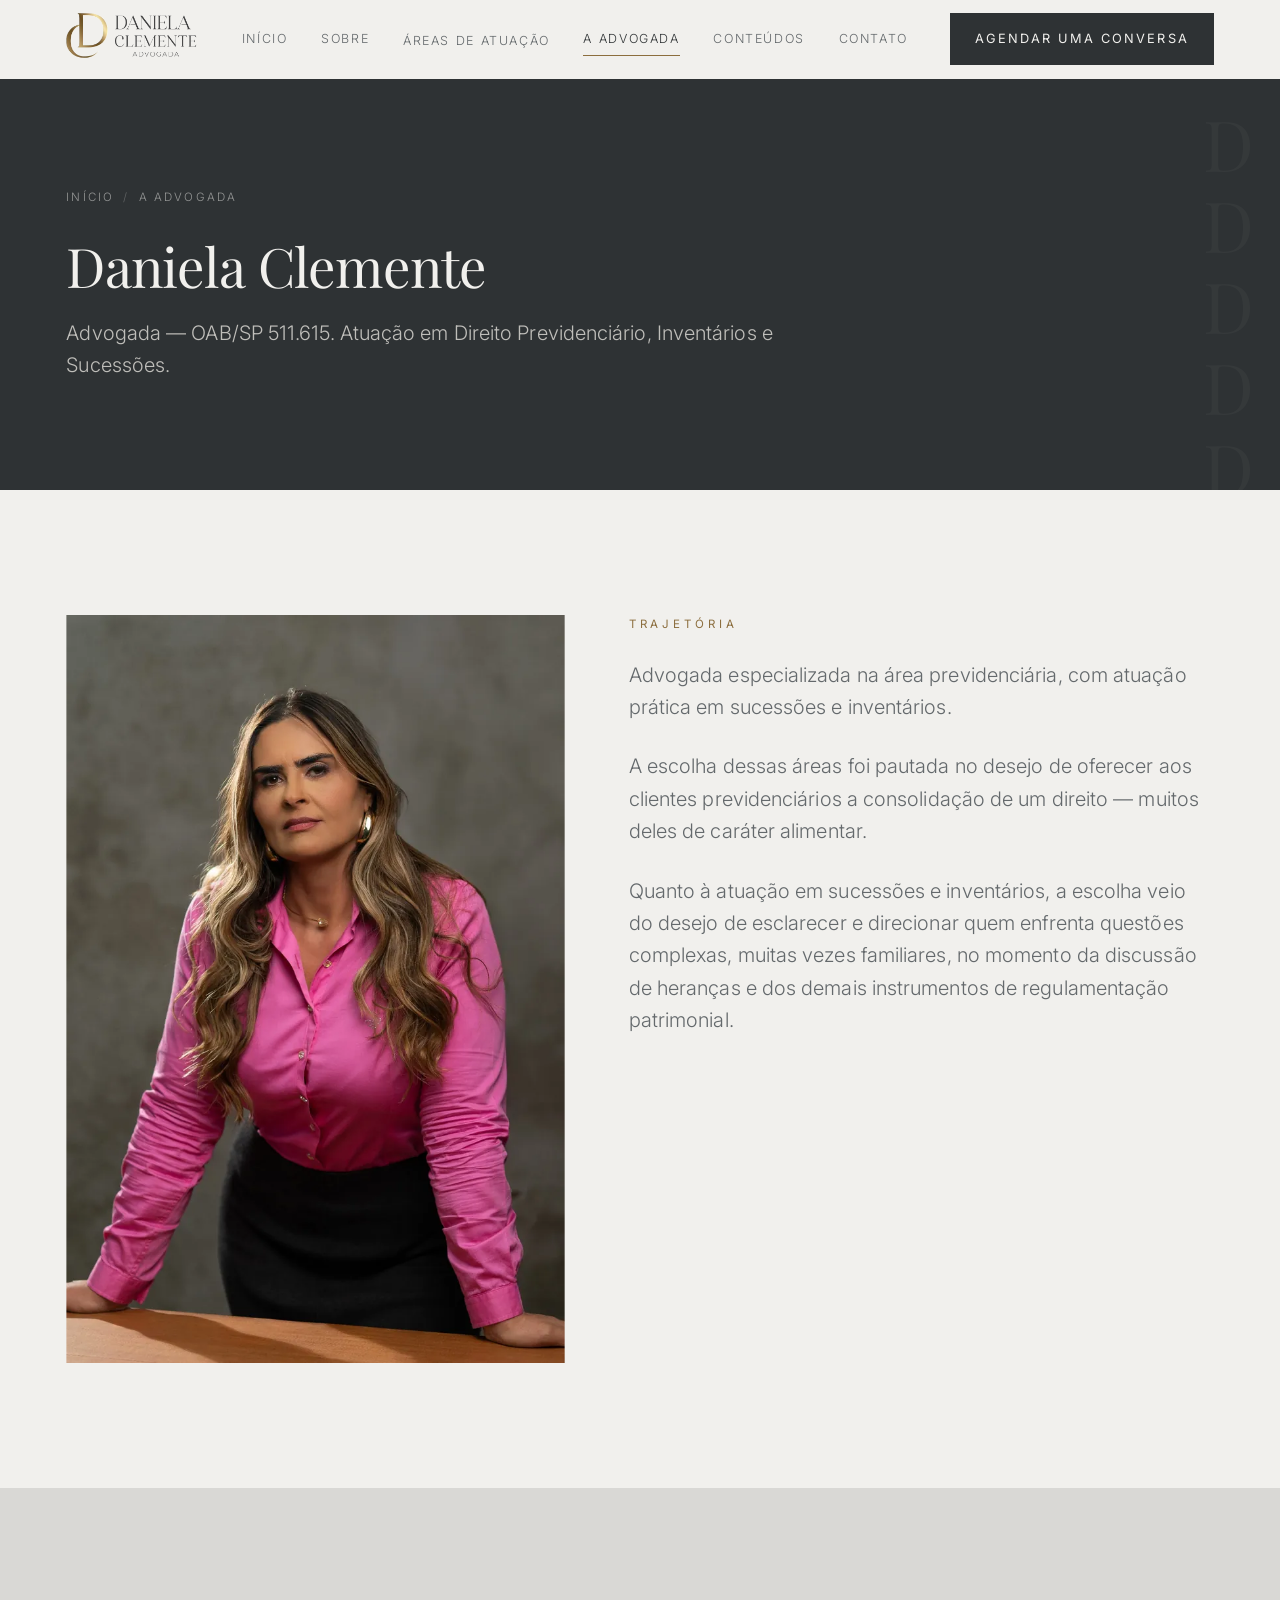
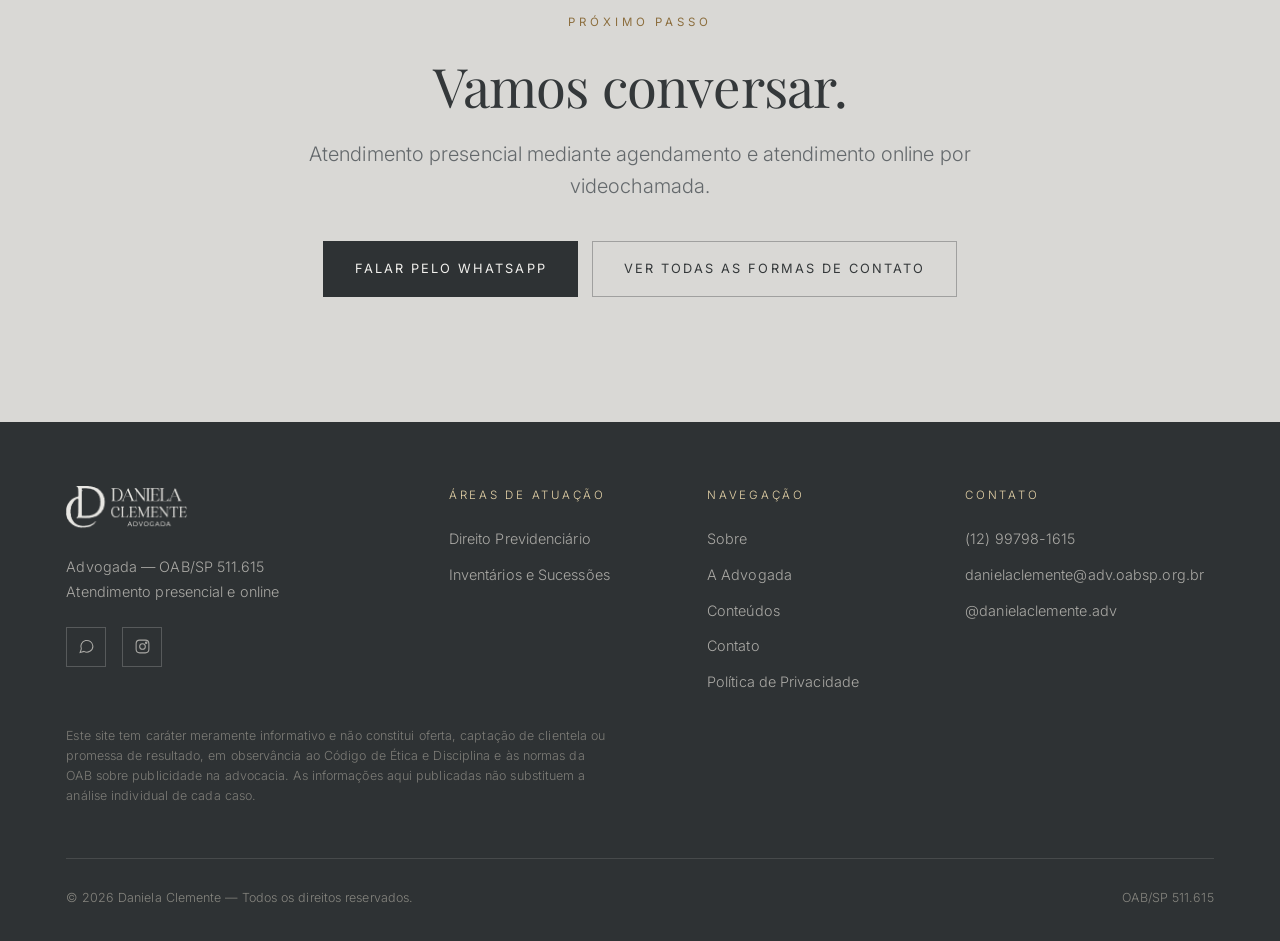
==== a-advogada/index.html @ 0e47e0a0 "Publica o site institucional completo Substitui a previa de arquivo unico pelas nove paginas do site" ====
<!DOCTYPE html>
<html lang="pt-BR">
<head>
<meta charset="utf-8">
<meta name="viewport" content="width=device-width, initial-scale=1">
<title>Daniela Clemente | Advogada — OAB/SP 511.615</title>
<meta name="description" content="Advogada — OAB/SP 511.615. Trajetória, formação e forma de atendimento.">
<link rel="canonical" href="https://joaopedrowilliam.github.io/site-dinaela-clemente/a-advogada/">
<meta name="robots" content="noindex, nofollow">
<meta property="og:type" content="website">
<meta property="og:site_name" content="Daniela Clemente — Advogada">
<meta property="og:locale" content="pt_BR">
<meta property="og:title" content="Daniela Clemente | Advogada — OAB/SP 511.615">
<meta property="og:description" content="Advogada — OAB/SP 511.615. Trajetória, formação e forma de atendimento.">
<meta property="og:url" content="https://joaopedrowilliam.github.io/site-dinaela-clemente/a-advogada/">
<meta property="og:image" content="https://joaopedrowilliam.github.io/site-dinaela-clemente/assets/img/og.jpg">
<meta name="twitter:card" content="summary_large_image">
<meta name="theme-color" content="#2e3234">
<link rel="icon" href="../assets/img/favicon.ico" sizes="any">
<link rel="icon" type="image/png" href="../assets/img/icone-512.png" sizes="512x512">
<link rel="apple-touch-icon" href="../assets/img/icone-180.png">
<link rel="manifest" href="../site.webmanifest">
<link rel="preconnect" href="https://fonts.googleapis.com"><link rel="preconnect" href="https://fonts.gstatic.com" crossorigin><link rel="stylesheet" href="https://fonts.googleapis.com/css2?family=Playfair+Display:ital,wght@0,400;0,500;1,400&family=Inter:wght@300;400;500&display=swap">
<link rel="stylesheet" href="../assets/style.css">
<script type="application/ld+json">
{
  "@context": "https://schema.org",
  "@type": "Attorney",
  "name": "Daniela Clemente",
  "description": "Advocacia em Direito Previdenciário e em Inventários e Sucessões.",
  "url": "https://joaopedrowilliam.github.io/site-dinaela-clemente",
  "telephone": "+5512997981615",
  "email": "danielaclemente@adv.oabsp.org.br",
  "sameAs": [
    "https://www.instagram.com/danielaclemente.adv/"
  ],
  "areaServed": "[REGIÃO DE ATUAÇÃO]",
  "knowsAbout": [
    "Direito Previdenciário",
    "Inventários e Sucessões"
  ]
}
</script>
</head>
<body>

<a class="pular-para-conteudo" href="#conteudo">Pular para o conteúdo</a>
<header class="cabecalho">
  <div class="env cabecalho__interno">
    <a class="marca" href="../index.html" aria-label="Daniela Clemente — Advogada, página inicial"><img src="../assets/img/logo.png" alt="Daniela Clemente — Advogada" width="504" height="196"></a>
    <nav class="nav" aria-label="Navegação principal"><a class="nav__link" href="../index.html">Início</a><a class="nav__link" href="../sobre/">Sobre</a><div class="nav__grupo"><a class="nav__link" href="../areas-de-atuacao/">Áreas de Atuação</a><div class="nav__submenu"><a href="../areas-de-atuacao/">Visão geral</a><a href="../areas-de-atuacao/direito-previdenciario/">Direito Previdenciário</a><a href="../areas-de-atuacao/inventarios-e-sucessoes/">Inventários e Sucessões</a></div></div><a class="nav__link" href="../a-advogada/" aria-current="page">A Advogada</a><a class="nav__link" href="../conteudos/">Conteúdos</a><a class="nav__link" href="../contato/">Contato</a></nav>
    <a class="btn btn--solido cabecalho__acao" href="https://wa.me/5512997981615?text=Olá%2C%20Daniela%2E%20Encontrei%20seu%20site%20e%20gostaria%20de%20conversar%20sobre%20um%20caso%2E" target="_blank" rel="noopener">Agendar uma conversa</a>
    <button class="hamburguer" aria-expanded="false" aria-controls="menu-mobile" aria-label="Abrir menu">
      <span></span><span></span><span></span>
    </button>
  </div>
</header>
<div class="menu-mobile" id="menu-mobile">
  <a class="menu-mobile__item" href="../index.html">Início</a><a class="menu-mobile__item" href="../sobre/">Sobre</a><a class="menu-mobile__item" href="../areas-de-atuacao/">Áreas de Atuação</a><div class="menu-mobile__sub"><a href="../areas-de-atuacao/direito-previdenciario/">Direito Previdenciário</a><a href="../areas-de-atuacao/inventarios-e-sucessoes/">Inventários e Sucessões</a></div><a class="menu-mobile__item" href="../a-advogada/">A Advogada</a><a class="menu-mobile__item" href="../conteudos/">Conteúdos</a><a class="menu-mobile__item" href="../contato/">Contato</a>
  <a class="btn btn--solido" href="https://wa.me/5512997981615?text=Olá%2C%20Daniela%2E%20Encontrei%20seu%20site%20e%20gostaria%20de%20conversar%20sobre%20um%20caso%2E" target="_blank" rel="noopener">Agendar uma conversa</a>
</div>
<main id="conteudo">

<section class="pagina-topo">
  <div class="monograma-faixa"></div>
  <div class="env">
    <p class="migalhas"><a href="../index.html">Início</a><span>/</span>A Advogada</p>
    <h1 class="revelar">Daniela Clemente</h1>
    <p class="lead revelar" data-atraso="1">Advogada — OAB/SP 511.615. Atuação em Direito Previdenciário, Inventários e Sucessões.</p>
  </div>
</section>
<section class="secao">
  <div class="env retrato-bloco retrato-bloco--integral">
    <figure class="revelar revelar--imagem">
      <picture><source type="image/webp" sizes="(min-width: 900px) 44vw, 90vw" srcset="../assets/img/advogada-520.webp 520w, ../assets/img/advogada-760.webp 760w, ../assets/img/advogada-1100.webp 1100w"><img src="../assets/img/advogada-760.jpg" alt="Retrato profissional de Daniela Clemente" loading="lazy" decoding="async" width="1300" height="1951"></picture>
    </figure>
    <div class="revelar" data-atraso="1">
      <span class="rotulo">Trajetória</span>
      <div class="prosa lead">
        <p>
          Advogada especializada na área previdenciária, com atuação prática em sucessões
          e inventários.
        </p>
        <p>
          A escolha dessas áreas foi pautada no desejo de oferecer aos clientes
          previdenciários a consolidação de um direito — muitos deles de caráter
          alimentar.
        </p>
        <p>
          Quanto à atuação em sucessões e inventários, a escolha veio do desejo de
          esclarecer e direcionar quem enfrenta questões complexas, muitas vezes
          familiares, no momento da discussão de heranças e dos demais instrumentos de
          regulamentação patrimonial.
        </p>
      </div>
    </div>
  </div>
</section>


<section class="secao secao--greige">
  <div class="env env--estreito cta-final revelar">
    <span class="rotulo">Próximo passo</span>
    <h2>Vamos conversar.</h2>
    <p class="lead">Atendimento presencial mediante agendamento e atendimento online por videochamada.</p>
    <div class="grupo-btn">
      <a class="btn btn--solido" href="https://wa.me/5512997981615?text=Olá%2C%20Daniela%2E%20Encontrei%20seu%20site%20e%20gostaria%20de%20conversar%20sobre%20um%20caso%2E" target="_blank" rel="noopener">Falar pelo WhatsApp</a>
      <a class="btn btn--linha" href="../contato/">Ver todas as formas de contato</a>
    </div>
  </div>
</section>
</main>

<footer class="rodape">
  <div class="env">
    <div class="rodape__grade">
      <div>
        <div class="rodape__marca"><img src="../assets/img/logo-claro.png" alt="Daniela Clemente — Advogada" width="504" height="196"></div>
        <p>Advogada — OAB/SP 511.615<br>Atendimento presencial e online</p>
        <div class="rodape__sociais">
          <a href="https://wa.me/5512997981615?text=Olá%2C%20Daniela%2E%20Encontrei%20seu%20site%20e%20gostaria%20de%20conversar%20sobre%20um%20caso%2E" target="_blank" rel="noopener" aria-label="WhatsApp"><svg viewBox="0 0 24 24" width="17" height="17" fill="none" stroke="currentColor" stroke-width="1.5" aria-hidden="true"><path d="M21 11.5a8.5 8.5 0 0 1-12.6 7.4L3 20.5l1.7-5.2A8.5 8.5 0 1 1 21 11.5Z"/></svg></a>
          <a href="https://www.instagram.com/danielaclemente.adv/" target="_blank" rel="noopener" aria-label="Instagram"><svg viewBox="0 0 24 24" width="17" height="17" fill="none" stroke="currentColor" stroke-width="1.5" aria-hidden="true"><rect x="3" y="3" width="18" height="18" rx="5"/><circle cx="12" cy="12" r="4"/><circle cx="17.2" cy="6.8" r="1"/></svg></a>
        </div>
      </div>
      <div>
        <p class="rodape__titulo">Áreas de atuação</p>
        <ul class="rodape__lista"><li><a href="../areas-de-atuacao/direito-previdenciario/">Direito Previdenciário</a></li><li><a href="../areas-de-atuacao/inventarios-e-sucessoes/">Inventários e Sucessões</a></li></ul>
      </div>
      <div>
        <p class="rodape__titulo">Navegação</p>
        <ul class="rodape__lista">
          <li><a href="../sobre/">Sobre</a></li>
          <li><a href="../a-advogada/">A Advogada</a></li>
          <li><a href="../conteudos/">Conteúdos</a></li>
          <li><a href="../contato/">Contato</a></li>
          <li><a href="../politica-de-privacidade/">Política de Privacidade</a></li>
        </ul>
      </div>
      <div>
        <p class="rodape__titulo">Contato</p>
        <ul class="rodape__lista">
          <li><a href="https://wa.me/5512997981615?text=Olá%2C%20Daniela%2E%20Encontrei%20seu%20site%20e%20gostaria%20de%20conversar%20sobre%20um%20caso%2E" target="_blank" rel="noopener">(12) 99798-1615</a></li>
          <li><a href="mailto:danielaclemente@adv.oabsp.org.br">danielaclemente@adv.oabsp.org.br</a></li>
          <li><a href="https://www.instagram.com/danielaclemente.adv/" target="_blank" rel="noopener">@danielaclemente.adv</a></li>
        </ul>
      </div>
    </div>

    <p class="rodape__aviso">
      Este site tem caráter meramente informativo e não constitui oferta, captação de clientela ou
      promessa de resultado, em observância ao Código de Ética e Disciplina e às normas da OAB sobre
      publicidade na advocacia. As informações aqui publicadas não substituem a análise individual
      de cada caso.
    </p>

    <div class="rodape__base">
      <span>© 2026 Daniela Clemente — Todos os direitos reservados.</span>
      <span>OAB/SP 511.615</span>
    </div>
  </div>
</footer>
<a class="whats-flutuante" href="https://wa.me/5512997981615?text=Olá%2C%20Daniela%2E%20Encontrei%20seu%20site%20e%20gostaria%20de%20conversar%20sobre%20um%20caso%2E" target="_blank" rel="noopener" aria-label="Falar pelo WhatsApp">
  <svg viewBox="0 0 24 24" width="23" height="23" fill="none" stroke="currentColor"
       stroke-width="1.5" stroke-linecap="round" stroke-linejoin="round" aria-hidden="true">
    <path d="M21 11.5a8.5 8.5 0 0 1-12.6 7.4L3 20.5l1.7-5.2A8.5 8.5 0 1 1 21 11.5Z"/>
    <path d="M8.7 9.4c.35 2.6 2.6 4.85 5.2 5.2l1-1.4 2 .9-.3 1.7c-3.7.5-7.6-3.4-8.1-8.1l1.7-.3.9 2-1.4 1Z"/>
  </svg>
  <span class="whats-flutuante__texto">Falar pelo WhatsApp</span>
</a>
<script src="../assets/main.js" defer></script>
</body>
</html>
---- assets/style.css ----
/* =========================================================
   DANIELA CLEMENTE — ADVOGADA
   Sistema visual derivado do cartão de visita e do logotipo.
   ========================================================= */

/* ---------- 1. TOKENS ---------- */
:root {
  /* Cores extraídas dos arquivos da identidade */
  --grafite:        #5f6467;  /* fundo do cartão de visita */
  --grafite-fundo:  #2e3234;  /* derivado — seções escuras */
  --grafite-linha:  #4a4f52;
  --tinta:          #34383a;  /* texto principal */
  --tinta-suave:    #64696c;  /* texto secundário */
  --greige:         #d9d8d5;  /* fundo do logotipo circular */
  --papel:          #f1f0ed;  /* fundo principal */
  --papel-claro:    #fbfaf9;
  --bronze:         #8c6e3e;  /* monograma — tom escuro */
  --bronze-claro:   #a98b57;  /* monograma — tom médio */
  --champagne:      #e5d3a8;  /* monograma — tom claro */
  --bordo:          #5c2334;  /* acento secundário */

  /* Tipografia */
  --display: "Playfair Display", "Times New Roman", serif;
  --texto: "Inter", -apple-system, BlinkMacSystemFont, "Segoe UI", sans-serif;

  /* Escala tipográfica fluida */
  --t-hero:  clamp(2rem, 1.4rem + 2.75vw, 3.55rem);
  --t-h1:    clamp(1.95rem, 1.35rem + 2.6vw, 3.4rem);
  --t-h2:    clamp(1.6rem, 1.2rem + 1.75vw, 2.55rem);
  --t-h3:    clamp(1.2rem, 1.05rem + 0.6vw, 1.5rem);
  --t-corpo: clamp(1rem, 0.97rem + 0.16vw, 1.075rem);
  --t-lead:  clamp(1.08rem, 1rem + 0.4vw, 1.25rem);
  --t-mini:  0.72rem;

  /* Ritmo vertical e layout */
  --secao-y: clamp(4.5rem, 3rem + 6vw, 8.5rem);
  --gutter:  clamp(1.25rem, 0.5rem + 3vw, 3.5rem);
  --max:     1240px;
  --max-texto: 62ch;
  --transicao: 480ms cubic-bezier(0.22, 0.61, 0.36, 1);
}

/* ---------- 2. RESET ---------- */
*, *::before, *::after { box-sizing: border-box; }
html { -webkit-text-size-adjust: 100%; scroll-behavior: smooth; }
body, h1, h2, h3, h4, p, figure, blockquote, dl, dd, ul, ol { margin: 0; padding: 0; }
ul[class], ol[class] { list-style: none; }
img, picture, svg { display: block; max-width: 100%; }
button, input, select, textarea { font: inherit; color: inherit; }

body {
  background: var(--papel);
  color: var(--tinta);
  font-family: var(--texto);
  font-size: var(--t-corpo);
  font-weight: 300;
  line-height: 1.72;
  letter-spacing: 0.005em;
  -webkit-font-smoothing: antialiased;
  overflow-x: hidden;
}

h1, h2, h3, h4 {
  font-family: var(--display);
  font-weight: 400;
  line-height: 1.12;
  letter-spacing: -0.015em;
  text-wrap: balance;
}

a { color: inherit; text-decoration: none; }
::selection { background: var(--champagne); color: var(--grafite-fundo); }

:focus-visible {
  outline: 2px solid var(--bronze);
  outline-offset: 3px;
  border-radius: 1px;
}

.pular-para-conteudo {
  position: absolute; left: -9999px; top: 0; z-index: 200;
  background: var(--grafite-fundo); color: #fff;
  padding: 0.9rem 1.4rem; font-size: 0.85rem;
}
.pular-para-conteudo:focus { left: 0; }

.sr-only {
  position: absolute; width: 1px; height: 1px;
  padding: 0; margin: -1px; overflow: hidden;
  clip: rect(0 0 0 0); white-space: nowrap; border: 0;
}

/* ---------- 3. ESTRUTURA ---------- */
.env { width: 100%; max-width: var(--max); margin-inline: auto; padding-inline: var(--gutter); }
.env--estreito { max-width: 860px; }

.secao { padding-block: var(--secao-y); position: relative; }
.secao--escura { background: var(--grafite-fundo); color: var(--greige); }
.secao--greige { background: var(--greige); }
.secao--clara  { background: var(--papel-claro); }
.secao--topo-fino { padding-top: clamp(2.5rem, 1.5rem + 3vw, 4.5rem); }

/* ---------- 4. ELEMENTOS TIPOGRÁFICOS ---------- */

/* Rótulo em caixa alta espaçada — replica o cartão de visita */
.rotulo {
  display: block;
  font-size: var(--t-mini);
  font-weight: 400;
  letter-spacing: 0.34em;
  text-transform: uppercase;
  color: var(--bronze);
  margin-bottom: 1.5rem;
}
.secao--escura .rotulo { color: var(--champagne); }

.rotulo--linha { display: flex; align-items: center; gap: 1rem; }
.rotulo--linha::after {
  content: ""; flex: 1; height: 1px;
  background: currentColor; opacity: 0.32;
}

.lead {
  font-size: var(--t-lead);
  line-height: 1.62;
  color: var(--tinta-suave);
  max-width: var(--max-texto);
}
.secao--escura .lead { color: #c3c2be; }

.prosa p { max-width: var(--max-texto); margin-bottom: 1.35em; }
.prosa p:last-child { margin-bottom: 0; }

/* Numeração — usada apenas onde a ordem carrega informação */
.numero {
  font-family: var(--display);
  font-size: clamp(2.4rem, 1.6rem + 3vw, 4rem);
  line-height: 1;
  color: var(--bronze);
  opacity: 0.42;
  font-style: italic;
}

.titulo-secao { font-size: var(--t-h1); max-width: 22ch; margin-bottom: 2.6rem; }
.titulo-secao--solto { margin-bottom: 1.6rem; }
.secao--escura .titulo-secao { color: var(--papel); }
.bloco-intro { margin-bottom: 3rem; }

.regra { height: 1px; background: var(--tinta); opacity: 0.14; border: 0; margin: 0; }
.secao--escura .regra { background: var(--greige); opacity: 0.18; }

/* ---------- 5. ELEMENTO DE ASSINATURA ----------
   Coluna de "D" fantasma, ecoando a marca d'água lateral do cartão. */
.monograma-faixa {
  position: absolute;
  top: 0; bottom: 0; right: 0;
  width: clamp(58px, 8vw, 108px);
  overflow: hidden;
  display: flex; flex-direction: column;
  align-items: center; justify-content: flex-start;
  gap: 0.1em;
  pointer-events: none;
  user-select: none;
  font-family: var(--display);
  font-size: clamp(2.6rem, 6vw, 4.4rem);
  line-height: 1.05;
  color: var(--greige);
  opacity: 0.04;
  padding-top: 0.4em;
}
@media (max-width: 720px) { .monograma-faixa { display: none; } }

/* ---------- 6. BOTÕES ---------- */
.btn {
  display: inline-flex; align-items: center; gap: 0.7rem;
  padding: 1rem 1.9rem;
  font-size: 0.8rem; font-weight: 400;
  letter-spacing: 0.16em; text-transform: uppercase;
  border: 1px solid transparent;
  cursor: pointer;
  transition: background var(--transicao), color var(--transicao), border-color var(--transicao);
}
.btn--solido {
  background: var(--grafite-fundo); color: var(--papel);
  border-color: var(--grafite-fundo);
}
.btn--solido:hover { background: var(--bronze); border-color: var(--bronze); }

.btn--linha { border-color: rgba(52,56,58,0.35); color: var(--tinta); }
.btn--linha:hover { border-color: var(--bronze); color: var(--bronze); }

.secao--escura .btn--linha { border-color: rgba(217,216,213,0.4); color: var(--greige); }
.secao--escura .btn--linha:hover { border-color: var(--champagne); color: var(--champagne); }

.btn--claro { background: var(--champagne); color: var(--grafite-fundo); border-color: var(--champagne); }
.btn--claro:hover { background: #fff; border-color: #fff; }

.grupo-btn { display: flex; flex-wrap: wrap; gap: 0.9rem; }
@media (max-width: 560px) {
  .grupo-btn .btn { width: 100%; justify-content: center; }
}

/* Link com traço animado */
.link-seta {
  display: inline-flex; align-items: center; gap: 0.65rem;
  font-size: 0.78rem; letter-spacing: 0.16em; text-transform: uppercase;
  color: var(--bronze);
  padding-bottom: 0.35rem;
  border-bottom: 1px solid rgba(140,110,62,0.32);
  transition: color var(--transicao), border-color var(--transicao), gap var(--transicao);
}
.link-seta:hover { color: var(--tinta); border-color: var(--tinta); gap: 1rem; }
.secao--escura .link-seta { color: var(--champagne); border-color: rgba(229,211,168,0.35); }
.secao--escura .link-seta:hover { color: #fff; border-color: #fff; }

/* ---------- 7. CABEÇALHO ---------- */
.cabecalho {
  position: sticky; top: 0; z-index: 100;
  background: rgba(241,240,237,0.92);
  backdrop-filter: blur(12px);
  border-bottom: 1px solid transparent;
  transition: border-color 300ms ease, background 300ms ease;
}
.cabecalho.rolado { border-bottom-color: rgba(52,56,58,0.12); }

.cabecalho__interno {
  display: flex; align-items: center; justify-content: space-between;
  gap: 1.5rem;
  min-height: 78px;
}
.marca img { height: 42px; width: auto; }
@media (min-width: 900px) { .marca img { height: 52px; } }

.nav { display: none; }
@media (min-width: 1024px) {
  .nav { display: flex; align-items: center; gap: 2.1rem; }
}
.nav__link {
  position: relative;
  font-size: 0.78rem; letter-spacing: 0.13em; text-transform: uppercase;
  color: var(--tinta-suave);
  padding-block: 0.4rem;
  transition: color 260ms ease;
}
.nav__link::after {
  content: ""; position: absolute; left: 0; bottom: 0;
  width: 100%; height: 1px; background: var(--bronze);
  transform: scaleX(0); transform-origin: left;
  transition: transform 320ms cubic-bezier(0.22,0.61,0.36,1);
}
.nav__link:hover { color: var(--tinta); }
.nav__link:hover::after, .nav__link[aria-current="page"]::after { transform: scaleX(1); }
.nav__link[aria-current="page"] { color: var(--tinta); }

/* Submenu */
.nav__grupo { position: relative; }
.nav__submenu {
  position: absolute; top: calc(100% + 0.6rem); left: -1.2rem;
  min-width: 268px;
  background: var(--papel-claro);
  border: 1px solid rgba(52,56,58,0.1);
  padding: 0.6rem 0;
  opacity: 0; visibility: hidden; transform: translateY(-6px);
  transition: opacity 240ms ease, transform 240ms ease, visibility 240ms;
}
.nav__grupo:hover .nav__submenu,
.nav__grupo:focus-within .nav__submenu { opacity: 1; visibility: visible; transform: translateY(0); }
.nav__submenu a {
  display: block; padding: 0.7rem 1.4rem;
  font-size: 0.85rem; color: var(--tinta-suave);
  transition: background 200ms ease, color 200ms ease;
}
.nav__submenu a:hover { background: var(--greige); color: var(--tinta); }

.cabecalho__acao { display: none; }
@media (min-width: 1024px) { .cabecalho__acao { display: inline-flex; padding: 0.85rem 1.5rem; } }

/* Menu mobile */
.hamburguer {
  display: flex; flex-direction: column; justify-content: center; gap: 5px;
  width: 46px; height: 46px; padding: 0 11px;
  background: none; border: 0; cursor: pointer;
}
@media (min-width: 1024px) { .hamburguer { display: none; } }
.hamburguer span {
  display: block; height: 1px; width: 100%; background: var(--tinta);
  transition: transform 320ms ease, opacity 240ms ease;
}
.hamburguer[aria-expanded="true"] span:nth-child(1) { transform: translateY(6px) rotate(45deg); }
.hamburguer[aria-expanded="true"] span:nth-child(2) { opacity: 0; }
.hamburguer[aria-expanded="true"] span:nth-child(3) { transform: translateY(-6px) rotate(-45deg); }

.menu-mobile {
  position: fixed; inset: 78px 0 0 0;
  background: var(--papel);
  padding: 2rem var(--gutter) 3rem;
  overflow-y: auto;
  z-index: 99;
  opacity: 0; visibility: hidden; transform: translateY(-12px);
  transition: opacity 320ms ease, transform 320ms ease, visibility 320ms;
}
.menu-mobile.aberto { opacity: 1; visibility: visible; transform: translateY(0); }
@media (min-width: 1024px) { .menu-mobile { display: none; } }
.menu-mobile a.menu-mobile__item {
  display: block;
  font-family: var(--display); font-size: 1.7rem;
  padding: 0.75rem 0;
  border-bottom: 1px solid rgba(52,56,58,0.1);
}
.menu-mobile__sub { padding: 0.2rem 0 0.9rem 0; }
.menu-mobile__sub a {
  display: block; padding: 0.5rem 0 0.5rem 1.1rem;
  font-size: 0.92rem; color: var(--tinta-suave);
  border-left: 1px solid rgba(140,110,62,0.35);
  margin-left: 0.2rem;
}
.menu-mobile .btn { margin-top: 2rem; width: 100%; justify-content: center; }

/* ---------- 8. HERO ---------- */
.hero { position: relative; padding-block: clamp(2.5rem, 1rem + 5vw, 5.5rem) 0; overflow: hidden; }
.hero__grade {
  display: grid; gap: clamp(2.5rem, 1rem + 5vw, 4.5rem);
  align-items: center;
}
@media (min-width: 900px) {
  .hero__grade { grid-template-columns: 1.05fr 0.95fr; gap: clamp(3rem, 4vw, 5rem); }
  .hero { padding-bottom: clamp(3rem, 5vw, 6rem); }
}

.hero__titulo {
  font-size: var(--t-hero);
  line-height: 1.06;
  margin-bottom: 1.6rem;
}
.hero__titulo em {
  font-style: italic;
  color: var(--bronze);
}
.hero__sub { max-width: 46ch; }
.hero__acoes { margin-top: 2.4rem; }

.hero__figura { position: relative; isolation: isolate; }
.hero__figura img {
  width: 100%; height: auto;
  aspect-ratio: 4 / 5;
  object-fit: cover;
  object-position: center 18%;
}
/* Moldura fina deslocada — detalhe discreto, sem sombra */
.hero__figura::after {
  content: ""; position: absolute;
  right: -16px; bottom: 2.4rem;
  width: 58%; height: 52%;
  border: 1px solid var(--bronze-claro);
  opacity: 0.55;
  z-index: -1;
}
@media (max-width: 899px) { .hero__figura::after { display: none; } }
@media (min-width: 900px) {
  .hero__figura img { aspect-ratio: 3 / 4; }
}

.hero__nota {
  margin-top: 1.1rem;
  font-size: 0.74rem; letter-spacing: 0.2em; text-transform: uppercase;
  color: var(--tinta-suave);
}

/* ---------- 9. FAIXA DE MANIFESTO ---------- */
.manifesto__grade { display: grid; gap: clamp(2.5rem, 5vw, 4rem); }
@media (min-width: 900px) { .manifesto__grade { grid-template-columns: 0.85fr 1.15fr; align-items: center; } }
.manifesto__citacao {
  font-family: var(--display);
  font-size: var(--t-h2);
  line-height: 1.28;
  color: var(--tinta);
  margin-bottom: 2rem;
}
.secao--escura .manifesto__citacao { color: var(--papel); }

/* A fotografia de posicionamento é quase toda escura. Sobre fundo claro ela
   se sustenta como bloco; sobre a seção grafite desapareceria. */
.manifesto { position: relative; }
.manifesto__figura img {
  width: 100%; aspect-ratio: 4 / 5; object-fit: cover; object-position: center 30%;
}
@media (min-width: 900px) { .manifesto__figura img { aspect-ratio: 3 / 4; } }

/* ---------- 10. ÁREAS DE ATUAÇÃO ---------- */
.areas { display: grid; }
.area-item {
  display: grid; gap: 1.5rem;
  padding-block: clamp(2.4rem, 4vw, 3.4rem);
  border-top: 1px solid rgba(52,56,58,0.14);
  align-items: start;
}
.area-item:last-child { border-bottom: 1px solid rgba(52,56,58,0.14); }
@media (min-width: 860px) {
  .area-item { grid-template-columns: 92px 1fr 300px; gap: clamp(1.5rem, 3vw, 3rem); align-items: center; }
}
.area-item__titulo { font-size: var(--t-h3); margin-bottom: 0.8rem; }
.area-item__texto { color: var(--tinta-suave); max-width: 56ch; margin-bottom: 1.4rem; }
.area-item__acao { justify-self: start; }
@media (min-width: 860px) { .area-item__acao { justify-self: end; } }

/* Cartões da página-hub */
.grade-areas { display: grid; gap: clamp(1.5rem, 3vw, 2.5rem); }
@media (min-width: 780px) { .grade-areas { grid-template-columns: repeat(2, 1fr); } }
@media (min-width: 980px) { .grade-areas { max-width: 860px; margin-inline: auto; } }
.cartao-area {
  display: flex; flex-direction: column;
  background: var(--papel-claro);
  border: 1px solid rgba(52,56,58,0.1);
  transition: border-color var(--transicao), transform var(--transicao);
}
.cartao-area:hover { border-color: var(--bronze-claro); transform: translateY(-4px); }

.cartao-area__topo {
  display: flex; align-items: center; justify-content: space-between;
  padding: clamp(1.6rem, 3vw, 2.1rem) clamp(1.5rem, 3vw, 2.1rem) clamp(1.3rem, 2.5vw, 1.7rem);
  border-bottom: 1px solid rgba(52,56,58,0.1);
}
.icone-area {
  width: clamp(64px, 10vw, 76px); height: auto;
  color: var(--tinta-suave);
  transition: color var(--transicao);
}
.icone-area__acento { color: var(--bronze-claro); transition: color var(--transicao); }
.cartao-area:hover .icone-area { color: var(--tinta); }
.cartao-area:hover .icone-area__acento { color: var(--bronze); }

.cartao-area__corpo { padding: clamp(1.5rem, 3vw, 2.1rem); display: flex; flex-direction: column; flex: 1; }
.cartao-area__num {
  font-family: var(--display); font-style: italic;
  font-size: 1.65rem; color: var(--bronze); opacity: 0.5;
}
.cartao-area__titulo { font-size: var(--t-h3); margin-bottom: 0.9rem; }
.cartao-area__texto { font-size: 0.94rem; color: var(--tinta-suave); flex: 1; margin-bottom: 1.6rem; }

/* ---------- 11. SOBRE / RETRATO ---------- */
.retrato-bloco { display: grid; gap: clamp(2.5rem, 5vw, 4.5rem); align-items: center; }
@media (min-width: 900px) {
  .retrato-bloco { grid-template-columns: 0.92fr 1.08fr; }
  .retrato-bloco--inverso > *:first-child { order: 2; }
}
.retrato-bloco img { width: 100%; aspect-ratio: 4 / 5; object-fit: cover; }
/* Fotografia de corpo inteiro: mantém o enquadramento original do fotógrafo,
   porque o espaço negativo faz parte da composição. */
.retrato-bloco--integral img { aspect-ratio: auto; height: auto; }
@media (min-width: 900px) { .retrato-bloco--integral { align-items: start; } }

/* ---------- 12. PRINCÍPIOS / MÉTODO ---------- */
.grade-principios { display: grid; gap: clamp(1.8rem, 3vw, 2.6rem); }
@media (min-width: 700px) { .grade-principios { grid-template-columns: repeat(2, 1fr); } }
.principio { border-top: 1px solid rgba(52,56,58,0.16); padding-top: 1.4rem; }
.secao--escura .principio { border-color: rgba(217,216,213,0.2); }
.principio__titulo { font-size: 1.22rem; margin-bottom: 0.7rem; }
.principio__texto { font-size: 0.96rem; color: var(--tinta-suave); }
.secao--escura .principio__texto { color: #b6b5b1; }

/* Etapas — sequência real, por isso numeradas */
.etapas { counter-reset: etapa; display: grid; gap: 0; }
.etapa {
  display: grid; gap: 0.4rem 1.8rem;
  padding-block: 1.7rem;
  border-top: 1px solid rgba(217,216,213,0.18);
}
.etapa:last-child { border-bottom: 1px solid rgba(217,216,213,0.18); }
@media (min-width: 720px) { .etapa { grid-template-columns: 78px 1fr; align-items: baseline; } }
.etapa__num {
  font-family: var(--display); font-style: italic;
  font-size: 1.4rem; color: var(--champagne); opacity: 0.72;
}
.etapa__titulo { font-size: 1.18rem; margin-bottom: 0.45rem; color: var(--papel); }
.etapa__texto { font-size: 0.95rem; color: #b6b5b1; max-width: 58ch; }

/* ---------- 13. LISTA DE SERVIÇOS ---------- */
.lista-servicos { display: grid; gap: 0; }
@media (min-width: 640px) { .lista-servicos { grid-template-columns: repeat(2, 1fr); column-gap: clamp(2rem, 4vw, 4rem); } }
.lista-servicos li {
  padding-block: 0.95rem;
  border-bottom: 1px solid rgba(52,56,58,0.13);
  font-size: 1rem;
  display: flex; align-items: center; gap: 0.9rem;
}
.lista-servicos li::before {
  content: ""; width: 14px; height: 1px; background: var(--bronze-claro); flex: none;
}

/* ---------- 14. PERGUNTAS FREQUENTES ---------- */
.faq { border-top: 1px solid rgba(52,56,58,0.14); }
.faq__item { border-bottom: 1px solid rgba(52,56,58,0.14); }
.faq__botao {
  width: 100%; display: flex; align-items: center; justify-content: space-between; gap: 1.5rem;
  padding: 1.5rem 0; background: none; border: 0; cursor: pointer; text-align: left;
  font-family: var(--display); font-size: var(--t-h3); line-height: 1.3;
  transition: color 260ms ease;
}
.faq__botao:hover { color: var(--bronze); }
.faq__sinal { flex: none; width: 16px; height: 16px; position: relative; }
.faq__sinal::before, .faq__sinal::after {
  content: ""; position: absolute; background: var(--bronze);
  transition: transform 320ms cubic-bezier(0.22,0.61,0.36,1);
}
.faq__sinal::before { top: 50%; left: 0; width: 100%; height: 1px; margin-top: -0.5px; }
.faq__sinal::after  { left: 50%; top: 0; height: 100%; width: 1px; margin-left: -0.5px; }
.faq__botao[aria-expanded="true"] .faq__sinal::after { transform: rotate(90deg); }
.faq__resposta { overflow: hidden; height: 0; transition: height 380ms cubic-bezier(0.22,0.61,0.36,1); }
.faq__resposta > div { padding-bottom: 1.7rem; color: var(--tinta-suave); max-width: var(--max-texto); }

/* ---------- 15. FICHA (A ADVOGADA) ---------- */
.ficha { display: grid; gap: 0; }
.ficha__linha {
  display: grid; gap: 0.25rem 2rem;
  padding-block: 1.25rem;
  border-bottom: 1px solid rgba(52,56,58,0.13);
}
@media (min-width: 640px) { .ficha__linha { grid-template-columns: 190px 1fr; align-items: baseline; } }
.ficha__rotulo {
  font-size: var(--t-mini); letter-spacing: 0.22em; text-transform: uppercase;
  color: var(--bronze);
}
.ficha__valor { font-size: 1rem; }

/* Marcação visível de conteúdo pendente */
.pendente {
  background: rgba(229,211,168,0.4);
  border-bottom: 1px dashed var(--bronze);
  padding: 0.05em 0.35em;
  font-style: italic;
  color: var(--bronze);
}

/* ---------- 16. CONTATO ---------- */
.contato__grade { display: grid; gap: clamp(2.5rem, 5vw, 4.5rem); }
@media (min-width: 900px) { .contato__grade { grid-template-columns: 0.85fr 1.15fr; } }

.canais { display: grid; gap: 0; }
.canal {
  display: flex; align-items: flex-start; gap: 1.1rem;
  padding-block: 1.35rem;
  border-bottom: 1px solid rgba(52,56,58,0.13);
  transition: padding-left var(--transicao);
}
a.canal:hover { padding-left: 0.6rem; }
.canal__icone { flex: none; width: 20px; height: 20px; margin-top: 0.28rem; color: var(--bronze); }
.canal__rotulo {
  display: block; font-size: var(--t-mini); letter-spacing: 0.22em;
  text-transform: uppercase; color: var(--tinta-suave); margin-bottom: 0.28rem;
}
.canal__valor { font-size: 1.02rem; word-break: break-word; }

/* Formulário */
.form { display: grid; gap: 1.5rem; }
.campo { display: grid; gap: 0.5rem; }
.campo label {
  font-size: var(--t-mini); letter-spacing: 0.2em; text-transform: uppercase; color: var(--tinta-suave);
}
.campo input, .campo select, .campo textarea {
  background: transparent;
  border: 0; border-bottom: 1px solid rgba(52,56,58,0.28);
  padding: 0.75rem 0;
  font-size: 1rem; font-weight: 300;
  border-radius: 0;
  transition: border-color 280ms ease;
}
.campo input:focus, .campo select:focus, .campo textarea:focus {
  outline: none; border-bottom-color: var(--bronze);
}
.campo textarea { resize: vertical; min-height: 118px; }
.campo select { appearance: none; cursor: pointer; }
.campo--select { position: relative; }
.campo--select::after {
  content: ""; position: absolute; right: 4px; bottom: 1.3rem;
  width: 7px; height: 7px; border-right: 1px solid var(--tinta-suave); border-bottom: 1px solid var(--tinta-suave);
  transform: rotate(45deg); pointer-events: none;
}
.form__consentimento { display: flex; gap: 0.8rem; align-items: flex-start; font-size: 0.86rem; color: var(--tinta-suave); }
.form__consentimento input { width: 17px; height: 17px; margin-top: 0.25rem; flex: none; accent-color: var(--bronze); }
.form__retorno { font-size: 0.92rem; padding: 0.9rem 1.1rem; display: none; }
.form__retorno.ok { display: block; background: rgba(140,110,62,0.12); color: var(--bronze); }
.form__retorno.erro { display: block; background: rgba(92,35,52,0.1); color: var(--bordo); }

/* ---------- 17. CTA FINAL ---------- */
.cta-final { text-align: center; }
.cta-final h2 { font-size: var(--t-h1); margin-bottom: 1.3rem; }
.cta-final .lead { margin-inline: auto; text-align: center; }
.cta-final .grupo-btn { justify-content: center; margin-top: 2.4rem; }

/* ---------- 18. CONTEÚDOS ---------- */
.filtros { display: flex; flex-wrap: wrap; gap: 0.6rem; margin-bottom: 3rem; }
.filtro {
  padding: 0.6rem 1.25rem;
  border: 1px solid rgba(52,56,58,0.22);
  font-size: 0.75rem; letter-spacing: 0.14em; text-transform: uppercase;
  background: none; cursor: pointer;
  transition: all 260ms ease;
}
.filtro:hover { border-color: var(--bronze); color: var(--bronze); }
.filtro[aria-pressed="true"] { background: var(--grafite-fundo); border-color: var(--grafite-fundo); color: var(--papel); }

.vazio {
  border: 1px dashed rgba(52,56,58,0.3);
  padding: clamp(2.5rem, 5vw, 4.5rem);
  text-align: center;
}
.vazio__titulo { font-size: var(--t-h3); margin-bottom: 0.9rem; }
.vazio__texto { color: var(--tinta-suave); max-width: 48ch; margin-inline: auto; }

/* ---------- 18b. ARTIGOS ---------- */
.lista-artigos { display: grid; gap: 0; }
.artigo-card {
  padding-block: clamp(2rem, 3.5vw, 2.8rem);
  border-top: 1px solid rgba(52,56,58,0.14);
  max-width: 70ch;
}
.artigo-card:last-child { border-bottom: 1px solid rgba(52,56,58,0.14); }
.artigo-card[hidden] { display: none; }
.artigo-card__meta {
  display: flex; flex-wrap: wrap; gap: 0.6rem;
  font-size: var(--t-mini); letter-spacing: 0.18em; text-transform: uppercase;
  color: var(--bronze); margin-bottom: 1rem;
}
.artigo-card__titulo { font-size: var(--t-h3); margin-bottom: 0.8rem; }
.artigo-card__titulo a { transition: color 260ms ease; }
.artigo-card__titulo a:hover { color: var(--bronze); }
.artigo-card__resumo { color: var(--tinta-suave); margin-bottom: 1.4rem; }

.artigo__meta {
  display: flex; flex-wrap: wrap; gap: 0.6rem;
  font-size: var(--t-mini); letter-spacing: 0.18em; text-transform: uppercase;
  color: var(--bronze); margin-bottom: 2.5rem;
}
.artigo p { font-size: var(--t-lead); line-height: 1.75; }
.artigo__h2 { font-size: var(--t-h3); margin: 2.8rem 0 1.1rem; }
.artigo__lista { margin: 0 0 1.35em; max-width: var(--max-texto); }
.artigo__lista li {
  padding-block: 0.5rem 0.5rem; padding-left: 1.6rem; position: relative;
  font-size: var(--t-lead); line-height: 1.6;
}
.artigo__lista li::before {
  content: ""; position: absolute; left: 0; top: 1.1em;
  width: 12px; height: 1px; background: var(--bronze-claro);
}
.artigo__destaque {
  margin: 2.6rem 0; padding: 0 0 0 1.8rem;
  border-left: 2px solid var(--bronze-claro);
  font-family: var(--display); font-size: var(--t-h3); line-height: 1.4;
  color: var(--tinta);
}
.artigo__rodape { margin-top: 3rem; padding-top: 1.8rem; border-top: 1px solid rgba(52,56,58,0.14); }

.grade-relacionados { display: grid; gap: 1px; background: rgba(52,56,58,0.14); border-block: 1px solid rgba(52,56,58,0.14); }
@media (min-width: 700px) { .grade-relacionados { grid-template-columns: repeat(2, 1fr); } }
.relacionado {
  display: block; background: var(--papel);
  padding: clamp(1.5rem, 3vw, 2.1rem);
  transition: background 260ms ease;
}
.secao--clara .relacionado { background: var(--papel-claro); }
.relacionado:hover { background: var(--greige); }
.relacionado__cat {
  display: block; font-size: var(--t-mini); letter-spacing: 0.2em;
  text-transform: uppercase; color: var(--bronze); margin-bottom: 0.7rem;
}
.relacionado__titulo { display: block; font-family: var(--display); font-size: 1.2rem; line-height: 1.3; }

/* ---------- 19. CABEÇALHO DE PÁGINA ---------- */
.pagina-topo {
  background: var(--grafite-fundo); color: var(--greige);
  padding-block: clamp(3.5rem, 2rem + 6vw, 7rem);
  position: relative; overflow: hidden;
}
.pagina-topo h1 { font-size: var(--t-h1); color: var(--papel); margin-bottom: 1.2rem; }
.pagina-topo .lead { color: #bfbeba; }
.migalhas {
  font-size: var(--t-mini); letter-spacing: 0.18em; text-transform: uppercase;
  color: rgba(217,216,213,0.6); margin-bottom: 1.8rem;
}
.migalhas a { border-bottom: 1px solid transparent; transition: border-color 240ms; }
.migalhas a:hover { border-color: currentColor; }
.migalhas span { margin-inline: 0.6rem; opacity: 0.5; }

/* ---------- 20. RODAPÉ ---------- */
.rodape { background: var(--grafite-fundo); color: #a9a8a4; padding-block: clamp(3.5rem, 5vw, 5rem) 2rem; font-size: 0.9rem; }
.rodape__grade { display: grid; gap: clamp(2.5rem, 4vw, 3.5rem); }
@media (min-width: 760px) { .rodape__grade { grid-template-columns: 1.4fr 1fr 1fr; } }
@media (min-width: 1024px) { .rodape__grade { grid-template-columns: 1.6fr 1fr 1fr 1.2fr; } }
.rodape__marca img { height: 48px; width: auto; margin-bottom: 1.3rem; }
.rodape__titulo {
  font-size: var(--t-mini); letter-spacing: 0.24em; text-transform: uppercase;
  color: var(--champagne); margin-bottom: 1.3rem;
}
.rodape__lista li { margin-bottom: 0.7rem; }
.rodape__lista a { transition: color 240ms ease; }
.rodape__lista a:hover { color: var(--papel); }
.rodape__sociais { display: flex; gap: 1rem; margin-top: 1.4rem; }
.rodape__sociais a {
  width: 40px; height: 40px; display: grid; place-items: center;
  border: 1px solid rgba(217,216,213,0.24);
  transition: border-color 260ms ease, color 260ms ease;
}
.rodape__sociais a:hover { border-color: var(--champagne); color: var(--champagne); }
.rodape__base {
  margin-top: clamp(2.5rem, 4vw, 3.5rem); padding-top: 1.8rem;
  border-top: 1px solid rgba(217,216,213,0.14);
  display: flex; flex-wrap: wrap; gap: 1rem 2rem; justify-content: space-between;
  font-size: 0.78rem; color: #86857f;
}
.rodape__aviso { max-width: 68ch; margin-top: 1.2rem; font-size: 0.78rem; line-height: 1.62; color: #7d7c77; }

/* ---------- 21. BOTÃO FLUTUANTE DO WHATSAPP ---------- */
.whats-flutuante {
  position: fixed;
  right: clamp(1rem, 2vw, 1.85rem);
  bottom: clamp(1rem, 2vw, 1.85rem);
  z-index: 90;
  display: inline-flex; align-items: center;
  height: 56px; padding-inline: 17px;
  background: var(--grafite-fundo);
  color: var(--champagne);
  border-radius: 999px;
  /* O contorno mantém o botão legível também sobre as seções escuras,
     onde o fundo grafite se confundiria com a seção. */
  border: 1px solid rgba(229, 211, 168, 0.5);
  box-shadow: 0 10px 30px rgba(24, 26, 27, 0.34);
  opacity: 0; visibility: hidden;
  transform: translateY(18px) scale(0.94);
  transition: opacity 480ms cubic-bezier(0.22,0.61,0.36,1),
              transform 480ms cubic-bezier(0.22,0.61,0.36,1),
              visibility 480ms, background 360ms ease, color 360ms ease, border-color 360ms ease;
}
.whats-flutuante.visivel { opacity: 1; visibility: visible; transform: none; }
.whats-flutuante:hover { background: var(--bronze); border-color: var(--bronze); color: var(--papel); }
.whats-flutuante svg { flex: none; }

/* O rótulo só se abre no hover, para o botão não pesar sobre o conteúdo. */
.whats-flutuante__texto {
  max-width: 0; overflow: hidden; white-space: nowrap;
  opacity: 0;
  font-size: 0.76rem; letter-spacing: 0.14em; text-transform: uppercase;
  transition: max-width 460ms cubic-bezier(0.22,0.61,0.36,1),
              opacity 320ms ease, margin-left 460ms cubic-bezier(0.22,0.61,0.36,1);
}
@media (hover: hover) {
  .whats-flutuante:hover .whats-flutuante__texto,
  .whats-flutuante:focus-visible .whats-flutuante__texto {
    max-width: 210px; opacity: 1; margin-left: 0.7rem;
  }
}

/* ---------- 22. ANIMAÇÕES DE ENTRADA ---------- */
.revelar { opacity: 0; transform: translateY(22px); }
.revelar.dentro {
  opacity: 1; transform: none;
  transition: opacity 900ms cubic-bezier(0.22,0.61,0.36,1), transform 900ms cubic-bezier(0.22,0.61,0.36,1);
}
.revelar.dentro[data-atraso="1"] { transition-delay: 110ms; }
.revelar.dentro[data-atraso="2"] { transition-delay: 220ms; }
.revelar.dentro[data-atraso="3"] { transition-delay: 330ms; }

/* Fotografias entram por cortina, de cima para baixo, sem deslocar o layout. */
.revelar--imagem { opacity: 1; transform: none; }
.revelar--imagem img {
  clip-path: inset(0 0 100% 0);
  transition: clip-path 1200ms cubic-bezier(0.22, 0.61, 0.36, 1);
}
.revelar--imagem.dentro img { clip-path: inset(0 0 0 0); }
.revelar--imagem.dentro[data-atraso="1"] img { transition-delay: 140ms; }

/* Os fios das etiquetas de seção crescem a partir da esquerda. */
.rotulo--linha::after {
  transform-origin: left;
  transition: transform 1000ms 260ms cubic-bezier(0.22, 0.61, 0.36, 1);
}
.revelar:not(.dentro) .rotulo--linha::after { transform: scaleX(0); }

/* Camadas de parallax: o transform é escrito pelo JavaScript. */
[data-parallax] { will-change: transform; }

@media (prefers-reduced-motion: reduce) {
  html { scroll-behavior: auto; }
  *, *::before, *::after {
    animation-duration: 0.01ms !important;
    transition-duration: 0.01ms !important;
  }
  .revelar { opacity: 1; transform: none; }
  .revelar--imagem img { clip-path: none; }
  [data-parallax] { transform: none !important; }
}

/* ---------- 23. IMPRESSÃO ---------- */
@media print {
  .cabecalho, .menu-mobile, .whats-flutuante, .monograma-faixa { display: none !important; }
  body { background: #fff; color: #000; }
}
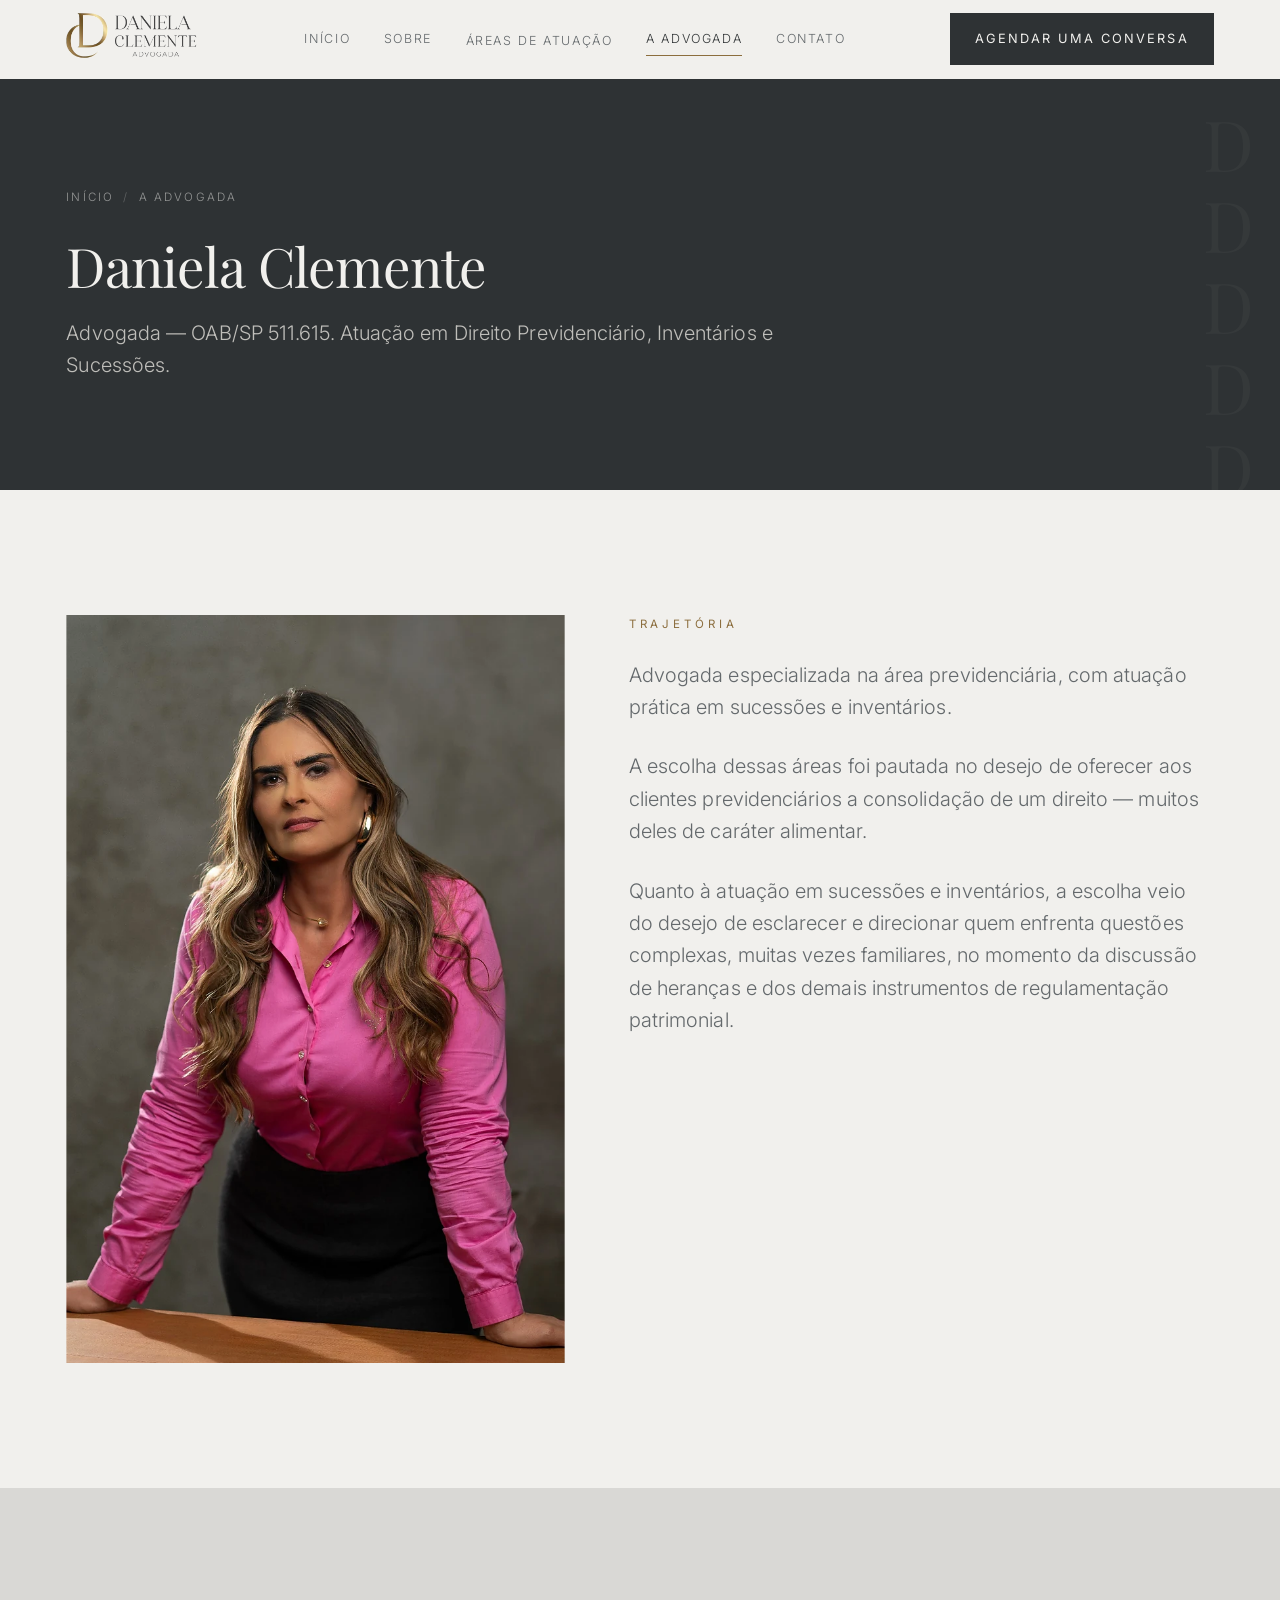
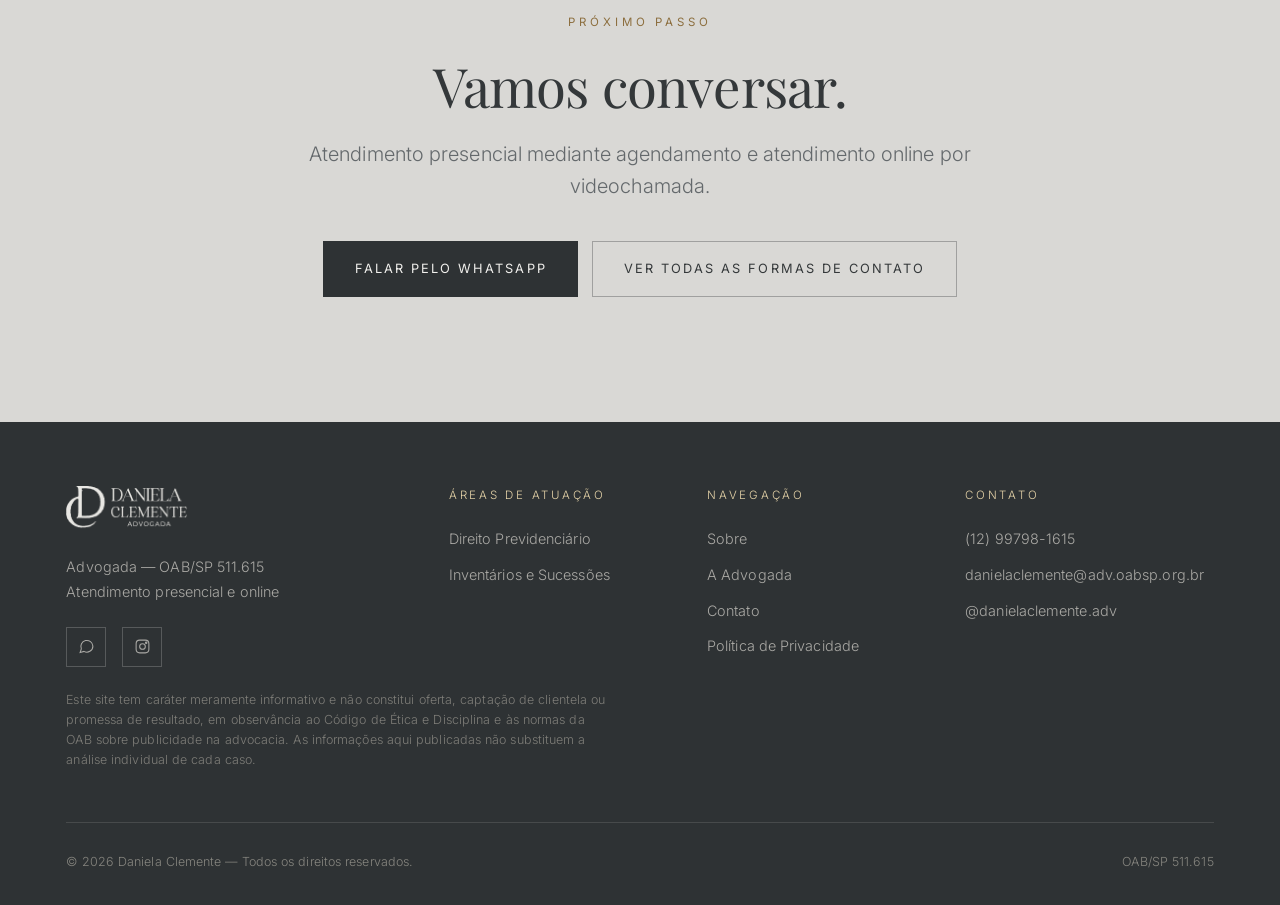
==== commit ffbbe7b1: "Ajustes de conteudo pedidos na revisao da cliente 1. Etiqueta do hero passa a Previdenciario e Suces" ====
--- a/a-advogada/index.html
+++ b/a-advogada/index.html
@@ -48,7 +48,7 @@
 <header class="cabecalho">
   <div class="env cabecalho__interno">
     <a class="marca" href="../index.html" aria-label="Daniela Clemente — Advogada, página inicial"><img src="../assets/img/logo.png" alt="Daniela Clemente — Advogada" width="504" height="196"></a>
-    <nav class="nav" aria-label="Navegação principal"><a class="nav__link" href="../index.html">Início</a><a class="nav__link" href="../sobre/">Sobre</a><div class="nav__grupo"><a class="nav__link" href="../areas-de-atuacao/">Áreas de Atuação</a><div class="nav__submenu"><a href="../areas-de-atuacao/">Visão geral</a><a href="../areas-de-atuacao/direito-previdenciario/">Direito Previdenciário</a><a href="../areas-de-atuacao/inventarios-e-sucessoes/">Inventários e Sucessões</a></div></div><a class="nav__link" href="../a-advogada/" aria-current="page">A Advogada</a><a class="nav__link" href="../conteudos/">Conteúdos</a><a class="nav__link" href="../contato/">Contato</a></nav>
+    <nav class="nav" aria-label="Navegação principal"><a class="nav__link" href="../index.html">Início</a><a class="nav__link" href="../sobre/">Sobre</a><div class="nav__grupo"><a class="nav__link" href="../areas-de-atuacao/">Áreas de Atuação</a><div class="nav__submenu"><a href="../areas-de-atuacao/">Visão geral</a><a href="../areas-de-atuacao/direito-previdenciario/">Direito Previdenciário</a><a href="../areas-de-atuacao/inventarios-e-sucessoes/">Inventários e Sucessões</a></div></div><a class="nav__link" href="../a-advogada/" aria-current="page">A Advogada</a><a class="nav__link" href="../contato/">Contato</a></nav>
     <a class="btn btn--solido cabecalho__acao" href="https://wa.me/5512997981615?text=Olá%2C%20Daniela%2E%20Encontrei%20seu%20site%20e%20gostaria%20de%20conversar%20sobre%20um%20caso%2E" target="_blank" rel="noopener">Agendar uma conversa</a>
     <button class="hamburguer" aria-expanded="false" aria-controls="menu-mobile" aria-label="Abrir menu">
       <span></span><span></span><span></span>
@@ -56,7 +56,7 @@
   </div>
 </header>
 <div class="menu-mobile" id="menu-mobile">
-  <a class="menu-mobile__item" href="../index.html">Início</a><a class="menu-mobile__item" href="../sobre/">Sobre</a><a class="menu-mobile__item" href="../areas-de-atuacao/">Áreas de Atuação</a><div class="menu-mobile__sub"><a href="../areas-de-atuacao/direito-previdenciario/">Direito Previdenciário</a><a href="../areas-de-atuacao/inventarios-e-sucessoes/">Inventários e Sucessões</a></div><a class="menu-mobile__item" href="../a-advogada/">A Advogada</a><a class="menu-mobile__item" href="../conteudos/">Conteúdos</a><a class="menu-mobile__item" href="../contato/">Contato</a>
+  <a class="menu-mobile__item" href="../index.html">Início</a><a class="menu-mobile__item" href="../sobre/">Sobre</a><a class="menu-mobile__item" href="../areas-de-atuacao/">Áreas de Atuação</a><div class="menu-mobile__sub"><a href="../areas-de-atuacao/direito-previdenciario/">Direito Previdenciário</a><a href="../areas-de-atuacao/inventarios-e-sucessoes/">Inventários e Sucessões</a></div><a class="menu-mobile__item" href="../a-advogada/">A Advogada</a><a class="menu-mobile__item" href="../contato/">Contato</a>
   <a class="btn btn--solido" href="https://wa.me/5512997981615?text=Olá%2C%20Daniela%2E%20Encontrei%20seu%20site%20e%20gostaria%20de%20conversar%20sobre%20um%20caso%2E" target="_blank" rel="noopener">Agendar uma conversa</a>
 </div>
 <main id="conteudo">
@@ -72,7 +72,7 @@
 <section class="secao">
   <div class="env retrato-bloco retrato-bloco--integral">
     <figure class="revelar revelar--imagem">
-      <picture><source type="image/webp" sizes="(min-width: 900px) 44vw, 90vw" srcset="../assets/img/advogada-520.webp 520w, ../assets/img/advogada-760.webp 760w, ../assets/img/advogada-1100.webp 1100w"><img src="../assets/img/advogada-760.jpg" alt="Retrato profissional de Daniela Clemente" loading="lazy" decoding="async" width="1300" height="1951"></picture>
+      <picture><source type="image/webp" sizes="(min-width: 900px) 44vw, 90vw" srcset="../assets/img/advogada-520.webp 520w, ../assets/img/advogada-760.webp 760w, ../assets/img/advogada-1100.webp 1100w, ../assets/img/advogada-1300.webp 1300w"><img src="../assets/img/advogada-760.jpg" alt="Retrato profissional de Daniela Clemente" loading="lazy" decoding="async" width="1300" height="1951"></picture>
     </figure>
     <div class="revelar" data-atraso="1">
       <span class="rotulo">Trajetória</span>
@@ -131,7 +131,6 @@
         <ul class="rodape__lista">
           <li><a href="../sobre/">Sobre</a></li>
           <li><a href="../a-advogada/">A Advogada</a></li>
-          <li><a href="../conteudos/">Conteúdos</a></li>
           <li><a href="../contato/">Contato</a></li>
           <li><a href="../politica-de-privacidade/">Política de Privacidade</a></li>
         </ul>
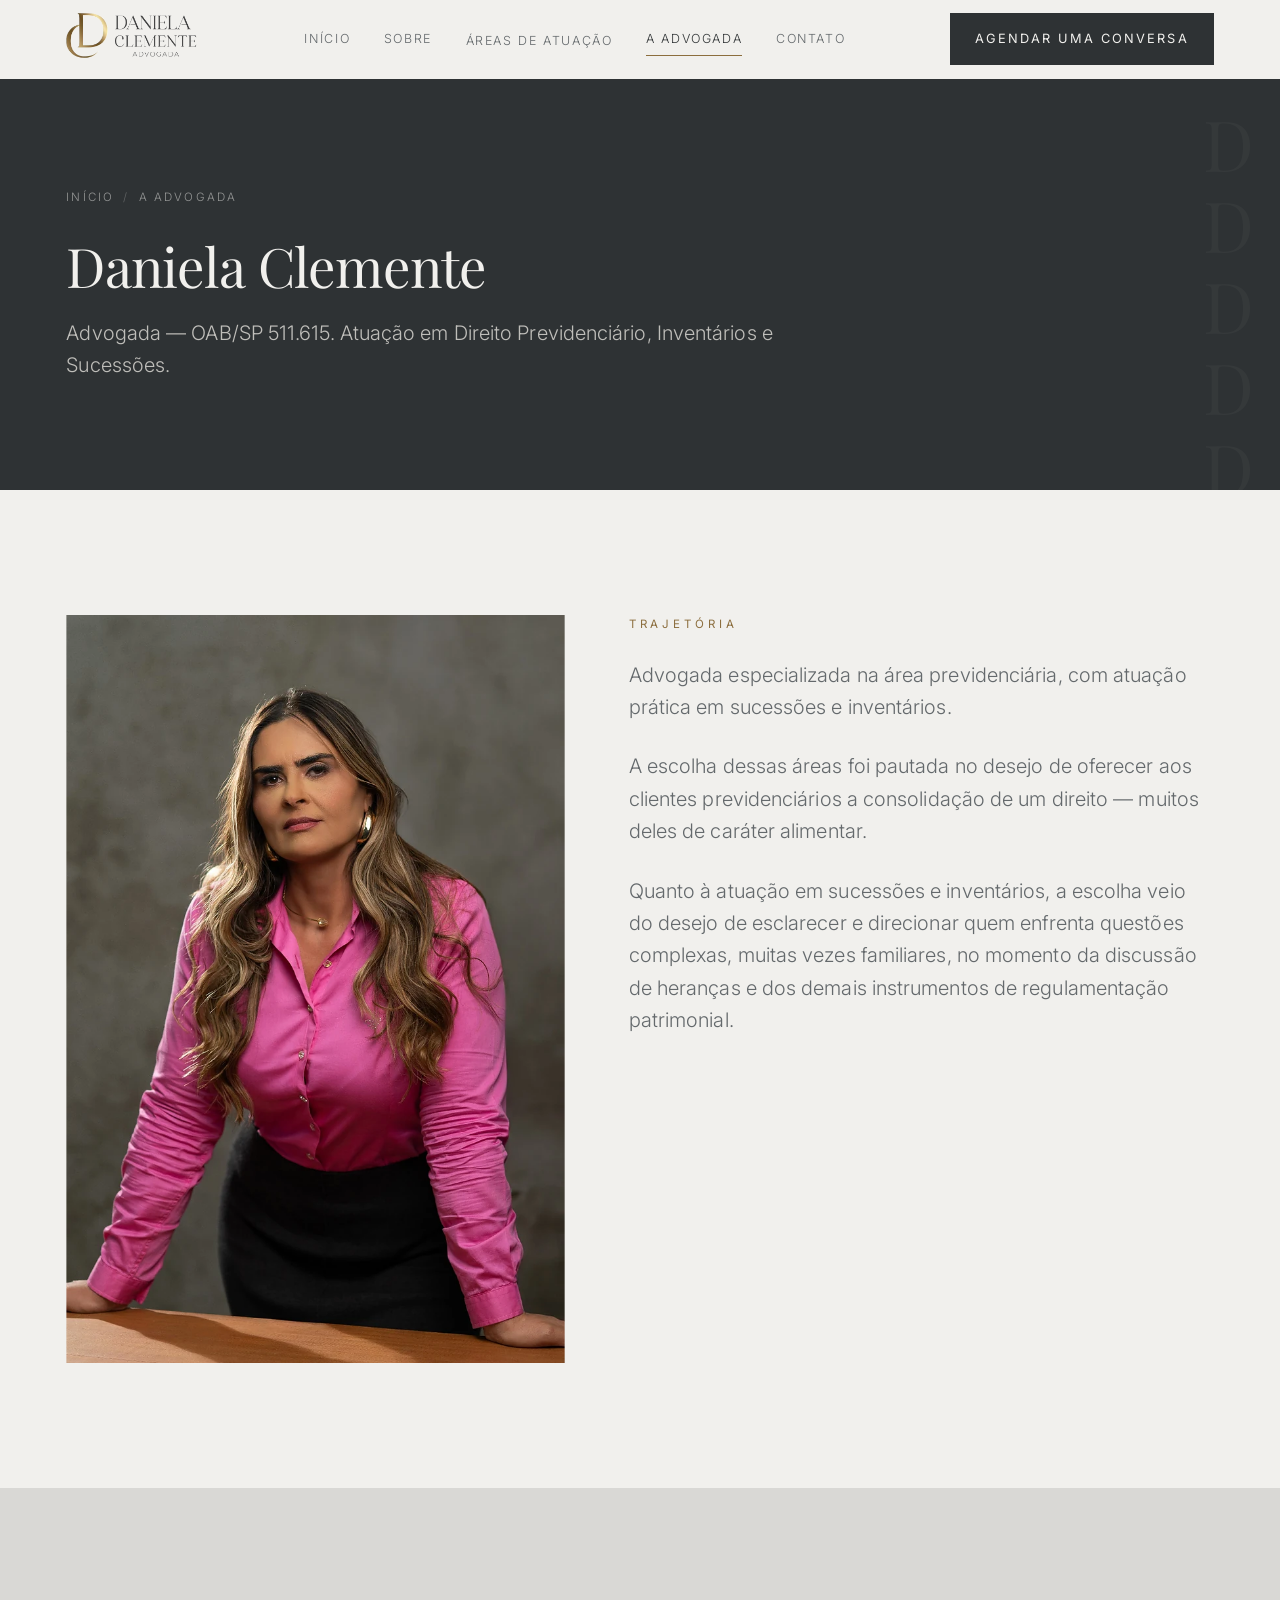
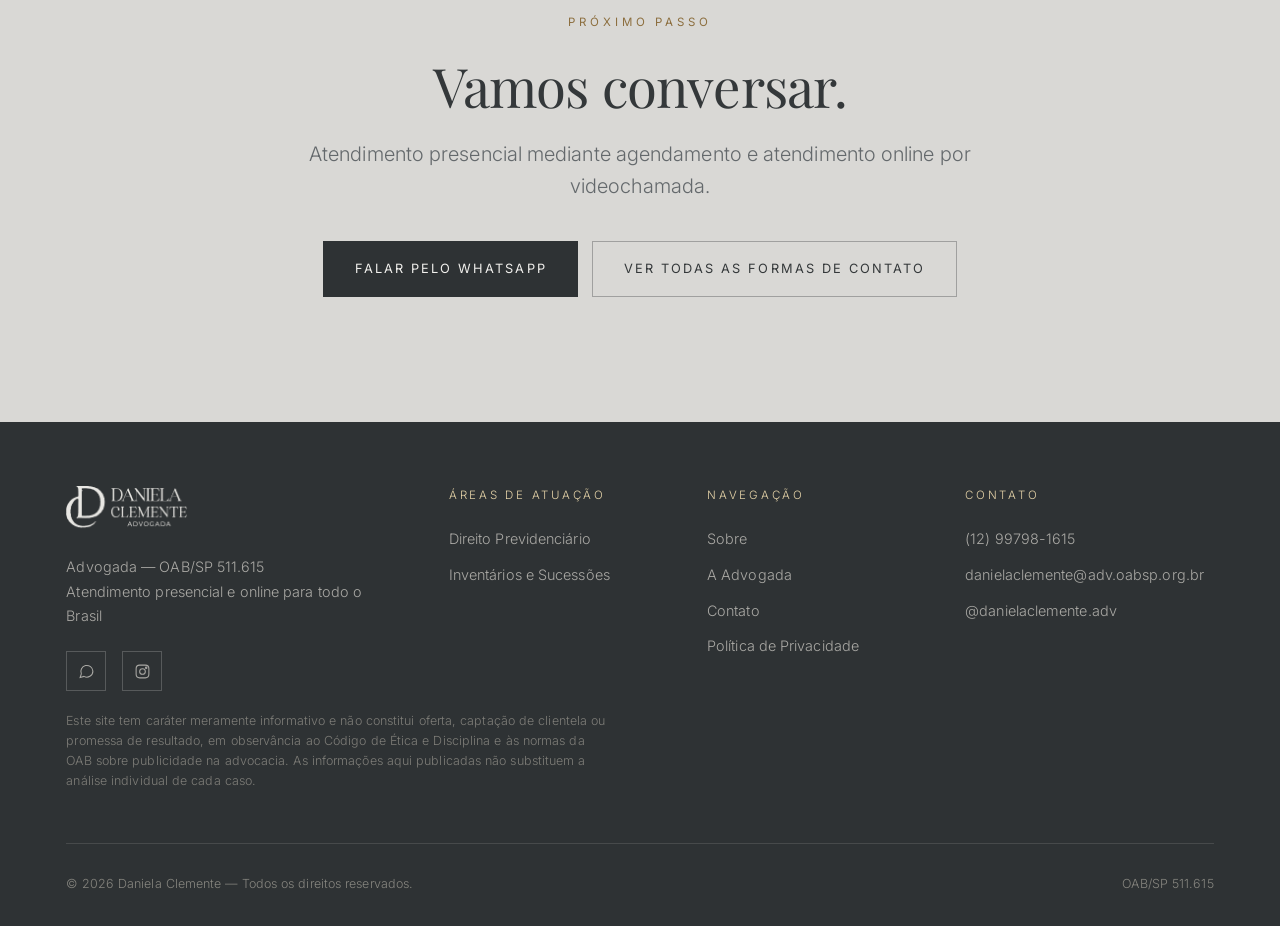
==== commit 4ff9ce22: "Atendimento em todo o Brasil A regiao de atuacao deixa de ser uma pendencia e passa a Todo o Brasil," ====
--- a/a-advogada/index.html
+++ b/a-advogada/index.html
@@ -34,7 +34,10 @@
   "sameAs": [
     "https://www.instagram.com/danielaclemente.adv/"
   ],
-  "areaServed": "[REGIÃO DE ATUAÇÃO]",
+  "areaServed": {
+    "@type": "Country",
+    "name": "Brasil"
+  },
   "knowsAbout": [
     "Direito Previdenciário",
     "Inventários e Sucessões"
@@ -116,7 +119,7 @@
     <div class="rodape__grade">
       <div>
         <div class="rodape__marca"><img src="../assets/img/logo-claro.png" alt="Daniela Clemente — Advogada" width="504" height="196"></div>
-        <p>Advogada — OAB/SP 511.615<br>Atendimento presencial e online</p>
+        <p>Advogada — OAB/SP 511.615<br>Atendimento presencial e online para todo o Brasil</p>
         <div class="rodape__sociais">
           <a href="https://wa.me/5512997981615?text=Olá%2C%20Daniela%2E%20Encontrei%20seu%20site%20e%20gostaria%20de%20conversar%20sobre%20um%20caso%2E" target="_blank" rel="noopener" aria-label="WhatsApp"><svg viewBox="0 0 24 24" width="17" height="17" fill="none" stroke="currentColor" stroke-width="1.5" aria-hidden="true"><path d="M21 11.5a8.5 8.5 0 0 1-12.6 7.4L3 20.5l1.7-5.2A8.5 8.5 0 1 1 21 11.5Z"/></svg></a>
           <a href="https://www.instagram.com/danielaclemente.adv/" target="_blank" rel="noopener" aria-label="Instagram"><svg viewBox="0 0 24 24" width="17" height="17" fill="none" stroke="currentColor" stroke-width="1.5" aria-hidden="true"><rect x="3" y="3" width="18" height="18" rx="5"/><circle cx="12" cy="12" r="4"/><circle cx="17.2" cy="6.8" r="1"/></svg></a>
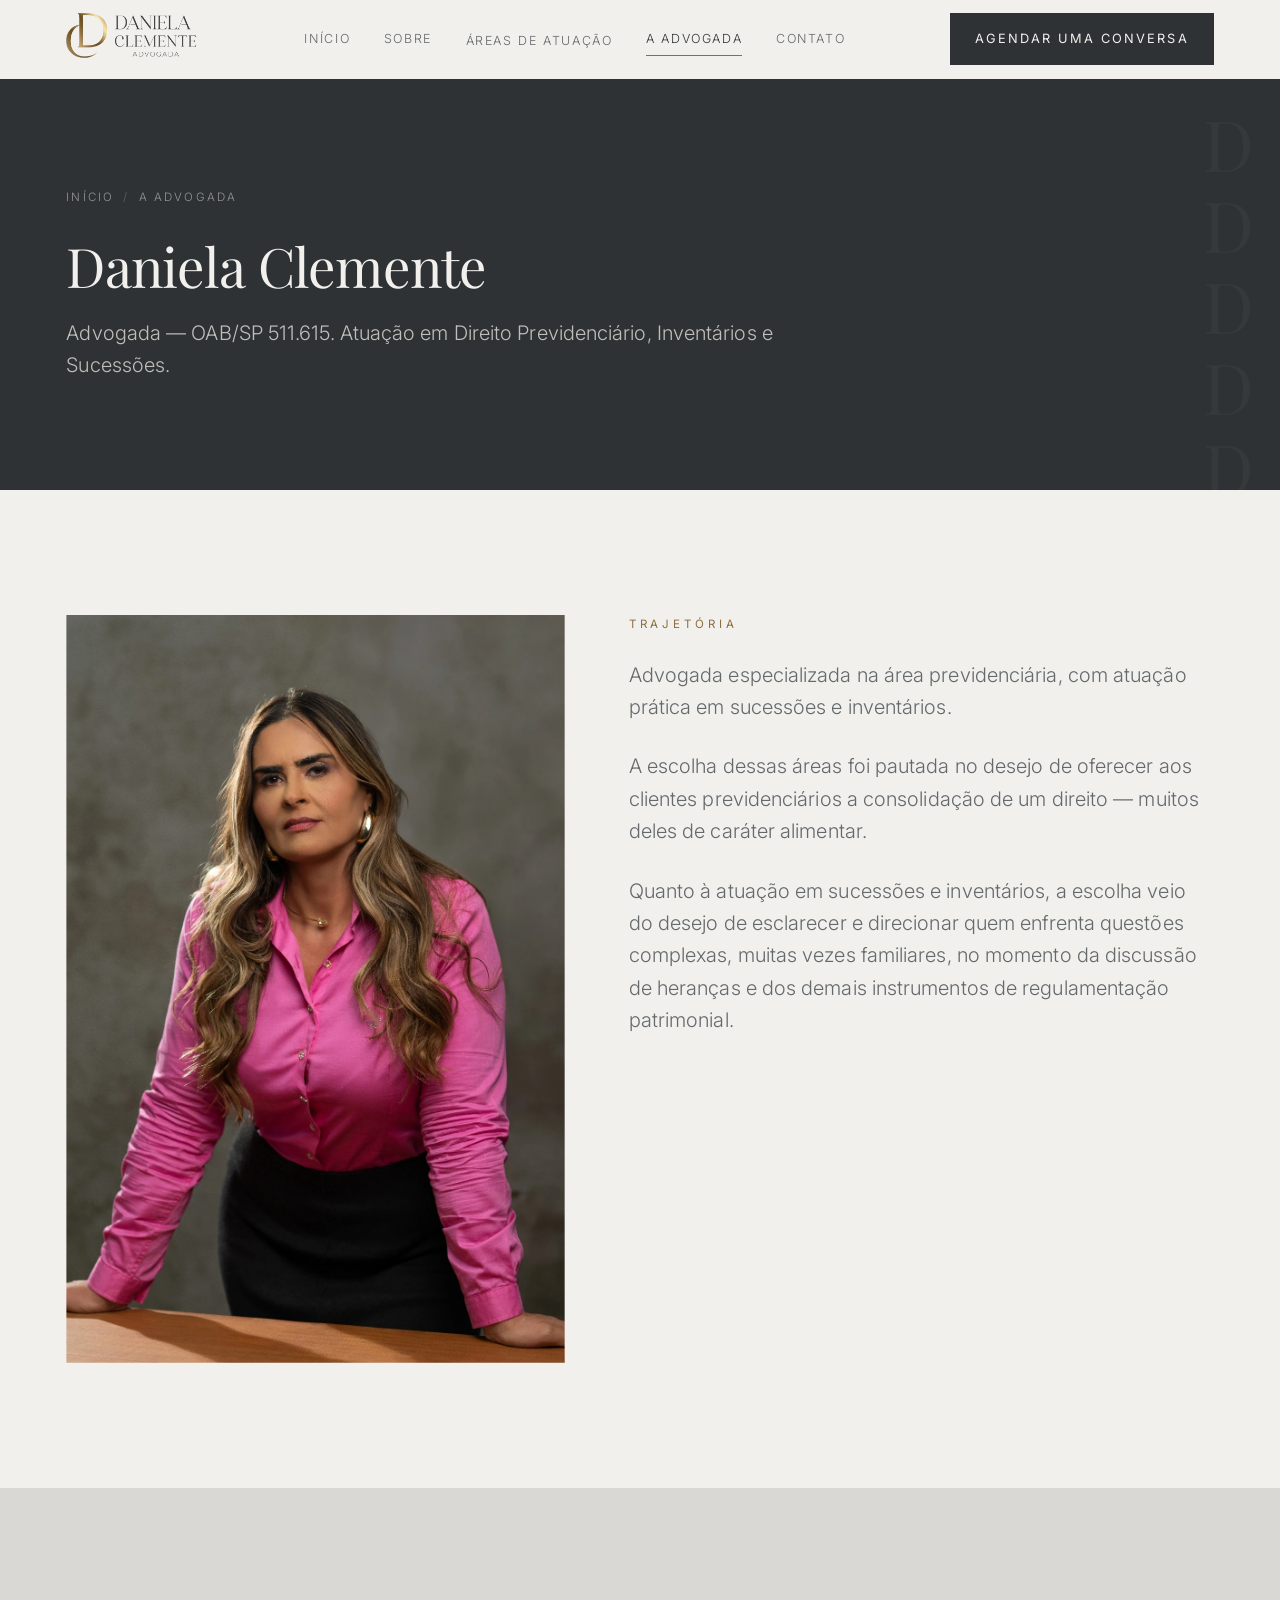
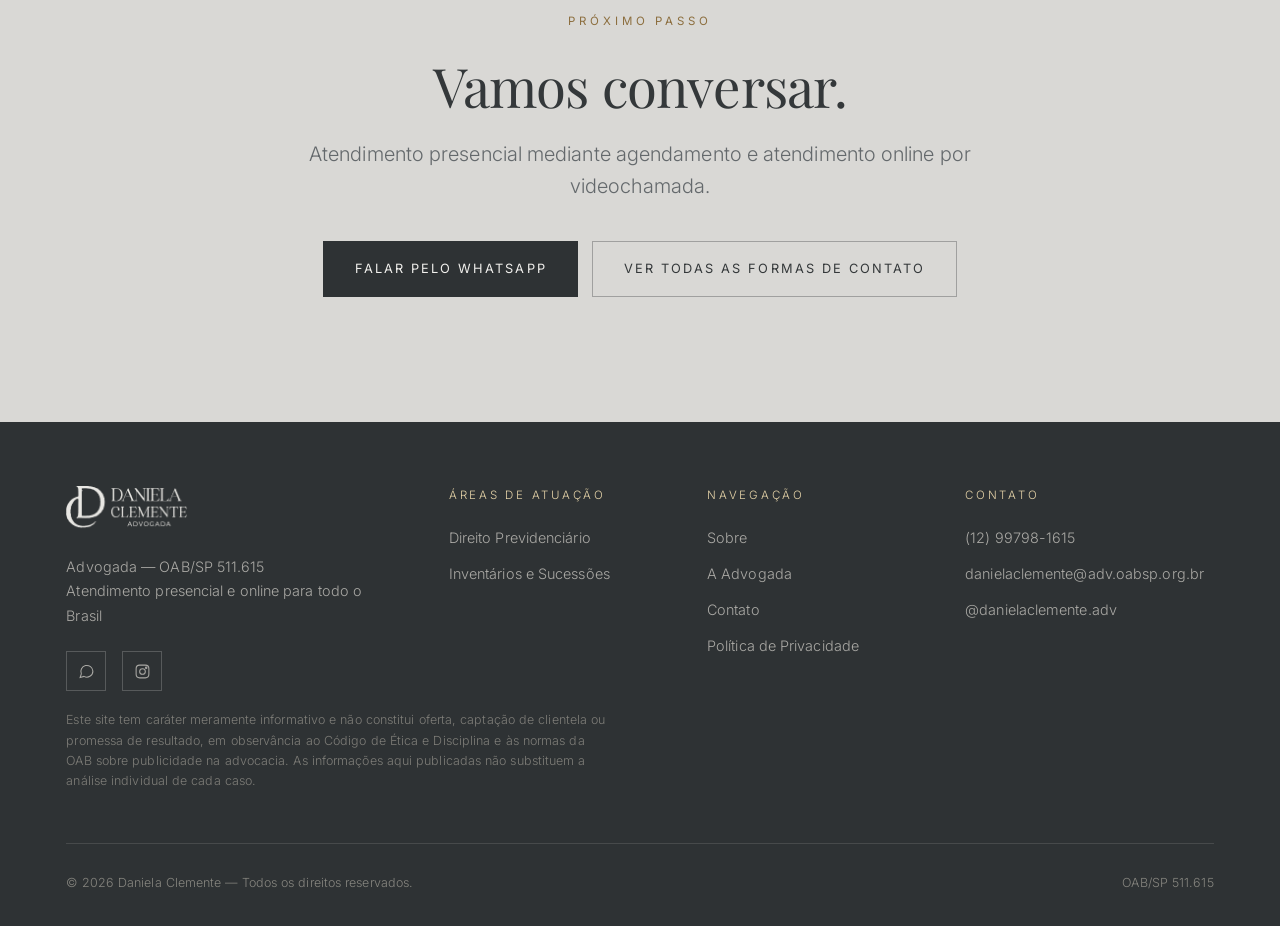
==== commit d972cb4e: "Refaz o tratamento das fotografias: sai a mascara de nitidez A mascara de nitidez aplicada antes est" ====
--- a/a-advogada/index.html
+++ b/a-advogada/index.html
@@ -75,7 +75,7 @@
 <section class="secao">
   <div class="env retrato-bloco retrato-bloco--integral">
     <figure class="revelar revelar--imagem">
-      <picture><source type="image/webp" sizes="(min-width: 900px) 44vw, 90vw" srcset="../assets/img/advogada-520.webp 520w, ../assets/img/advogada-760.webp 760w, ../assets/img/advogada-1100.webp 1100w, ../assets/img/advogada-1300.webp 1300w"><img src="../assets/img/advogada-760.jpg" alt="Retrato profissional de Daniela Clemente" loading="lazy" decoding="async" width="1300" height="1951"></picture>
+      <picture><source type="image/webp" sizes="(min-width: 1200px) 1100px, (min-width: 900px) 760px, (min-width: 600px) 760px, 95vw" srcset="../assets/img/advogada-520.webp 520w, ../assets/img/advogada-760.webp 760w, ../assets/img/advogada-1100.webp 1100w, ../assets/img/advogada-1300.webp 1300w"><img src="../assets/img/advogada-760.jpg" alt="Retrato profissional de Daniela Clemente" loading="lazy" decoding="async" width="1300" height="1951"></picture>
     </figure>
     <div class="revelar" data-atraso="1">
       <span class="rotulo">Trajetória</span>
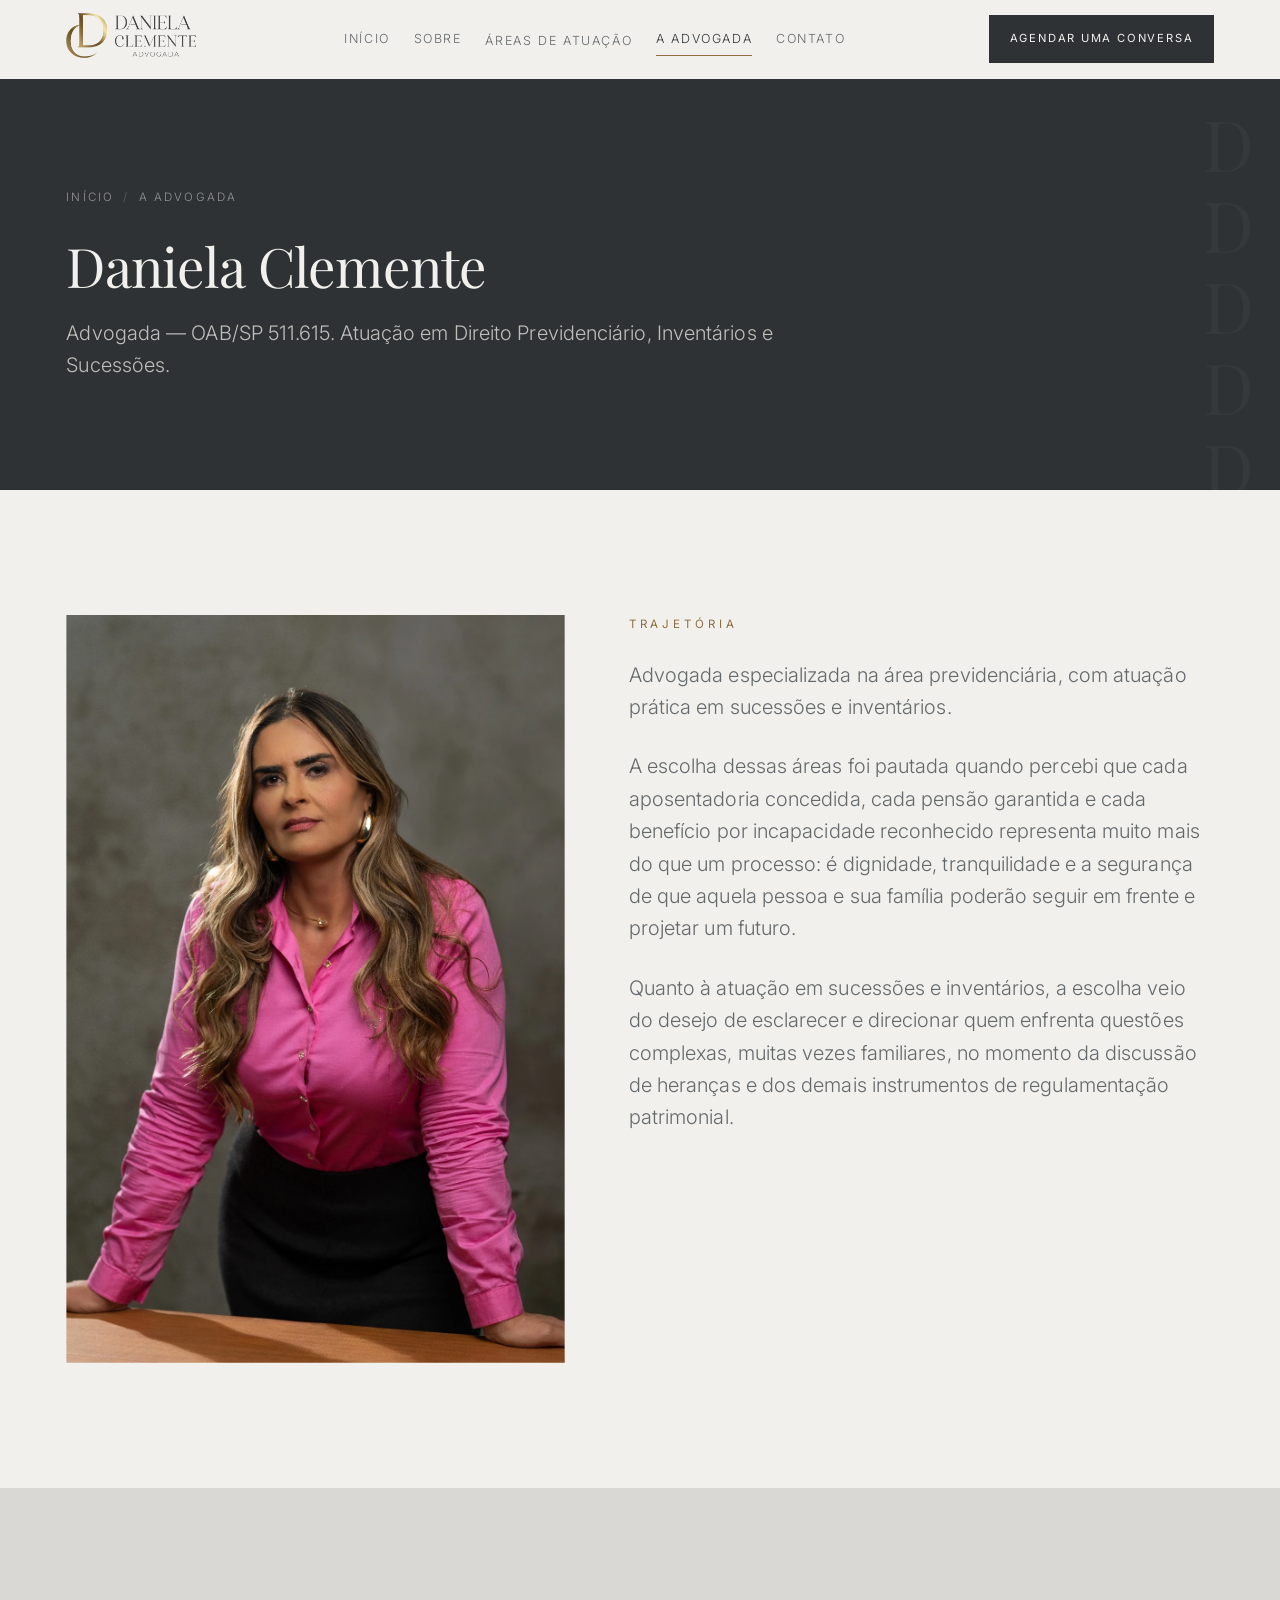
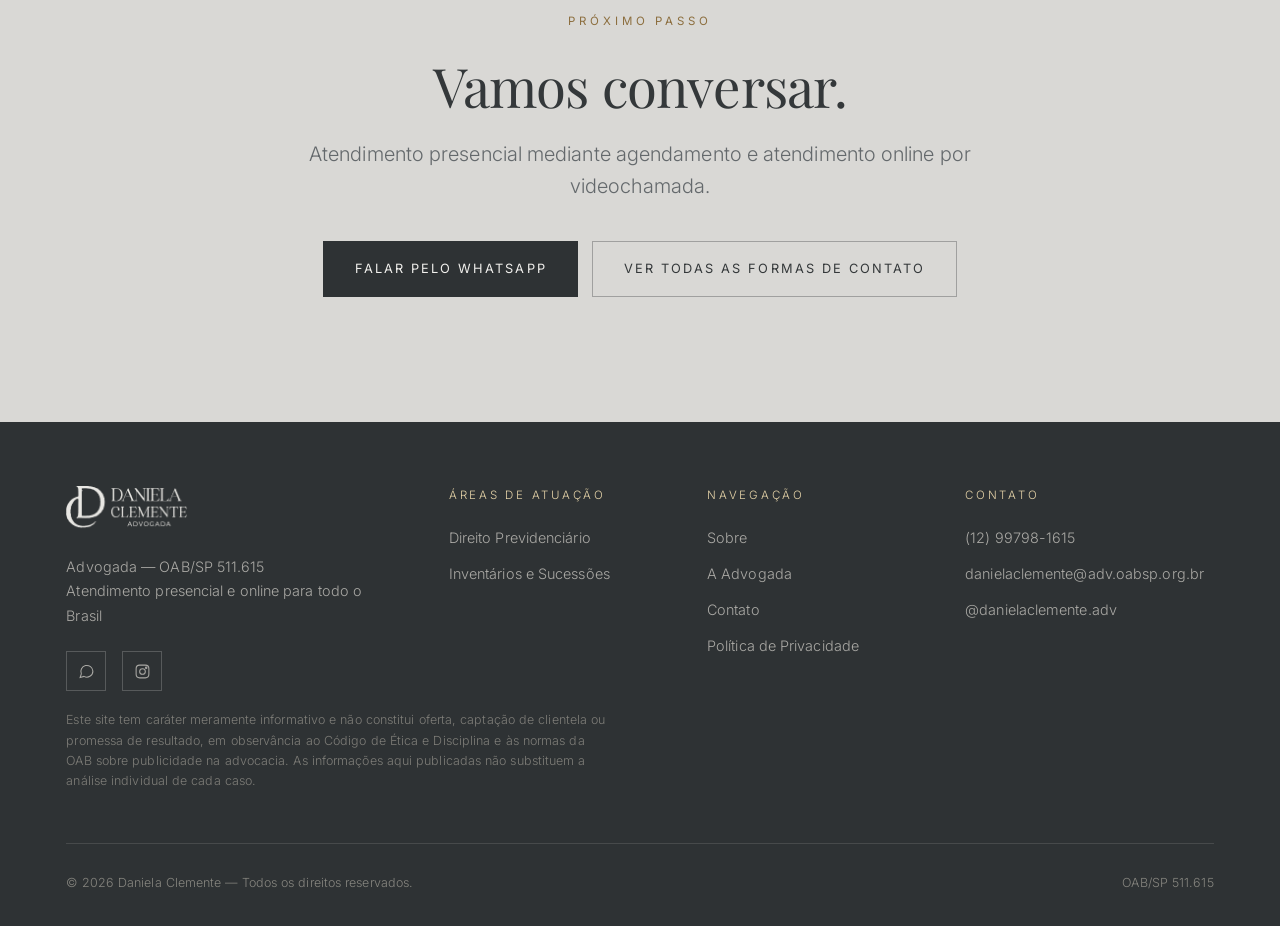
==== commit 4b02da6e: "Ajustes de texto pedidos pela cliente 1. Direito Previdenciario ganha um paragrafo de fechamento sob" ====
--- a/a-advogada/index.html
+++ b/a-advogada/index.html
@@ -85,9 +85,11 @@
           e inventários.
         </p>
         <p>
-          A escolha dessas áreas foi pautada no desejo de oferecer aos clientes
-          previdenciários a consolidação de um direito — muitos deles de caráter
-          alimentar.
+          A escolha dessas áreas foi pautada quando percebi que cada aposentadoria
+          concedida, cada pensão garantida e cada benefício por incapacidade reconhecido
+          representa muito mais do que um processo: é dignidade, tranquilidade e a
+          segurança de que aquela pessoa e sua família poderão seguir em frente e
+          projetar um futuro.
         </p>
         <p>
           Quanto à atuação em sucessões e inventários, a escolha veio do desejo de
--- a/assets/style.css
+++ b/assets/style.css
@@ -46,6 +46,12 @@
 body, h1, h2, h3, h4, p, figure, blockquote, dl, dd, ul, ol { margin: 0; padding: 0; }
 ul[class], ol[class] { list-style: none; }
 img, picture, svg { display: block; max-width: 100%; }
+/* Os atributos width/height do HTML viram dica de apresentação e fixam a altura,
+   anulando o aspect-ratio do CSS. Com height: auto o aspect-ratio volta a mandar,
+   e os atributos seguem reservando o espaço contra deslocamento de layout.
+   O :where() zera a especificidade: sem ele, img[width][height] vale (0,2,1) e
+   venceria regras de classe como .marca img, que define a altura do logotipo. */
+:where(img[width][height]) { height: auto; }
 button, input, select, textarea { font: inherit; color: inherit; }
 
 body {
@@ -173,6 +179,7 @@
 /* ---------- 6. BOTÕES ---------- */
 .btn {
   display: inline-flex; align-items: center; gap: 0.7rem;
+  white-space: nowrap;
   padding: 1rem 1.9rem;
   font-size: 0.8rem; font-weight: 400;
   letter-spacing: 0.16em; text-transform: uppercase;
@@ -225,7 +232,7 @@
 
 .cabecalho__interno {
   display: flex; align-items: center; justify-content: space-between;
-  gap: 1.5rem;
+  gap: clamp(0.9rem, 1.6vw, 1.5rem);
   min-height: 78px;
 }
 .marca img { height: 42px; width: auto; }
@@ -233,10 +240,11 @@
 
 .nav { display: none; }
 @media (min-width: 1024px) {
-  .nav { display: flex; align-items: center; gap: 2.1rem; }
+  .nav { display: flex; align-items: center; gap: clamp(1.05rem, 1.85vw, 2.1rem); }
 }
 .nav__link {
   position: relative;
+  white-space: nowrap;
   font-size: 0.78rem; letter-spacing: 0.13em; text-transform: uppercase;
   color: var(--tinta-suave);
   padding-block: 0.4rem;
@@ -273,7 +281,14 @@
 .nav__submenu a:hover { background: var(--greige); color: var(--tinta); }
 
 .cabecalho__acao { display: none; }
-@media (min-width: 1024px) { .cabecalho__acao { display: inline-flex; padding: 0.85rem 1.5rem; } }
+@media (min-width: 1024px) {
+  .cabecalho__acao {
+    display: inline-flex;
+    padding: 0.85rem clamp(1rem, 1.5vw, 1.5rem);
+    font-size: clamp(0.7rem, 0.8vw, 0.8rem);
+    letter-spacing: clamp(0.09em, 0.14vw, 0.16em);
+  }
+}
 
 /* Menu mobile */
 .hamburguer {
